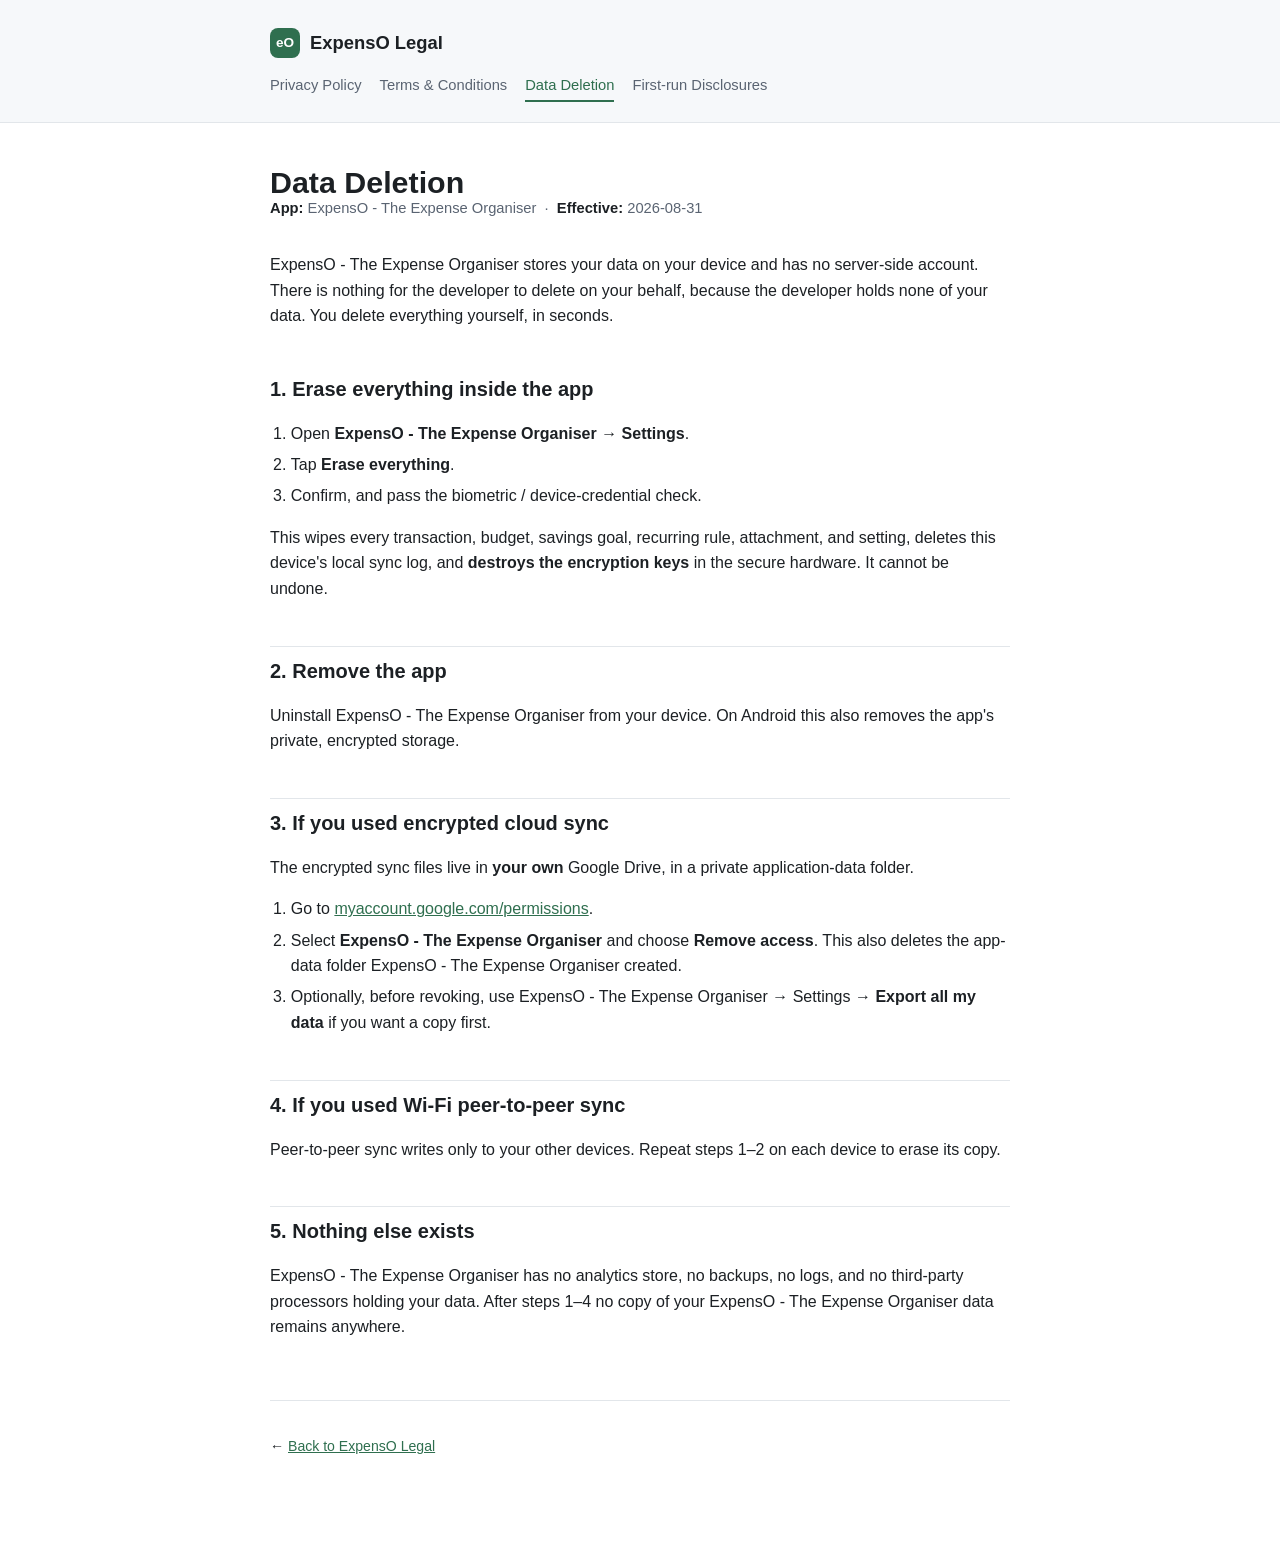
==== data-deletion.html @ 07317606 "Add ExpensO legal pages (privacy, terms, data deletion, disclosures) Static GitHub Pages site mirror" ====
<!doctype html>
<html lang="en">
<head>
<meta charset="utf-8">
<meta name="viewport" content="width=device-width, initial-scale=1">
<title>Data Deletion — ExpensO</title>
<meta name="description" content="How to delete your ExpensO - The Expense Organiser data completely.">
<link rel="stylesheet" href="style.css">
</head>
<body>
<header class="site">
  <div class="wrap">
    <a class="brand" href="index.html"><span class="mark">eO</span> ExpensO Legal</a>
    <nav class="docs">
      <a href="privacy.html">Privacy Policy</a>
      <a href="terms.html">Terms &amp; Conditions</a>
      <a href="data-deletion.html" class="active">Data Deletion</a>
      <a href="disclosures.html">First-run Disclosures</a>
    </nav>
  </div>
</header>

<div class="wrap">
  <h1>Data Deletion</h1>
  <p class="meta"><strong>App:</strong> ExpensO - The Expense Organiser &nbsp;·&nbsp; <strong>Effective:</strong> 2026-08-31</p>

  <p>ExpensO - The Expense Organiser stores your data on your device and has no server-side account. There is
  nothing for the developer to delete on your behalf, because the developer holds
  none of your data. You delete everything yourself, in seconds.</p>

  <h2>1. Erase everything inside the app</h2>
  <ol>
    <li>Open <strong>ExpensO - The Expense Organiser → Settings</strong>.</li>
    <li>Tap <strong>Erase everything</strong>.</li>
    <li>Confirm, and pass the biometric / device-credential check.</li>
  </ol>
  <p>This wipes every transaction, budget, savings goal, recurring rule, attachment,
  and setting, deletes this device's local sync log, and <strong>destroys the encryption
  keys</strong> in the secure hardware. It cannot be undone.</p>

  <h2>2. Remove the app</h2>
  <p>Uninstall ExpensO - The Expense Organiser from your device. On Android this also removes the app's
  private, encrypted storage.</p>

  <h2>3. If you used encrypted cloud sync</h2>
  <p>The encrypted sync files live in <strong>your own</strong> Google Drive, in a private
  application-data folder.</p>
  <ol>
    <li>Go to <a href="https://myaccount.google.com/permissions">myaccount.google.com/permissions</a>.</li>
    <li>Select <strong>ExpensO - The Expense Organiser</strong> and choose <strong>Remove access</strong>. This also deletes the
      app-data folder ExpensO - The Expense Organiser created.</li>
    <li>Optionally, before revoking, use ExpensO - The Expense Organiser → Settings → <strong>Export all my data</strong>
      if you want a copy first.</li>
  </ol>

  <h2>4. If you used Wi-Fi peer-to-peer sync</h2>
  <p>Peer-to-peer sync writes only to your other devices. Repeat steps 1–2 on each
  device to erase its copy.</p>

  <h2>5. Nothing else exists</h2>
  <p>ExpensO - The Expense Organiser has no analytics store, no backups, no logs, and no third-party
  processors holding your data. After steps 1–4 no copy of your ExpensO - The Expense Organiser data
  remains anywhere.</p>

  <footer class="site">
    <p>&larr; <a href="index.html">Back to ExpensO Legal</a></p>
  </footer>
</div>
</body>
</html>
---- style.css ----
:root {
  --ink: #1c2024;
  --muted: #5a6472;
  --line: #e2e6ea;
  --bg: #ffffff;
  --bg-alt: #f6f8fa;
  --accent: #2f6f4f;
  --accent-bg: #eaf3ee;
  --max: 780px;
}

* { box-sizing: border-box; }

html { -webkit-text-size-adjust: 100%; }

body {
  margin: 0;
  background: var(--bg);
  color: var(--ink);
  font: 16px/1.6 -apple-system, BlinkMacSystemFont, "Segoe UI", Roboto, Helvetica, Arial, sans-serif;
}

.wrap {
  max-width: var(--max);
  margin: 0 auto;
  padding: 0 20px 80px;
}

header.site {
  border-bottom: 1px solid var(--line);
  background: var(--bg-alt);
  margin-bottom: 40px;
}

header.site .wrap {
  padding-top: 28px;
  padding-bottom: 20px;
}

header.site .brand {
  display: flex;
  align-items: center;
  gap: 10px;
  font-weight: 700;
  font-size: 1.15rem;
  color: var(--ink);
  text-decoration: none;
}

header.site .mark {
  display: inline-flex;
  align-items: center;
  justify-content: center;
  width: 30px;
  height: 30px;
  border-radius: 8px;
  background: var(--accent);
  color: #fff;
  font-weight: 800;
  font-size: 0.85rem;
}

nav.docs {
  margin-top: 16px;
  display: flex;
  flex-wrap: wrap;
  gap: 8px 18px;
  font-size: 0.92rem;
}

nav.docs a {
  color: var(--muted);
  text-decoration: none;
  border-bottom: 2px solid transparent;
  padding-bottom: 2px;
}

nav.docs a:hover, nav.docs a.active {
  color: var(--accent);
  border-bottom-color: var(--accent);
}

.meta {
  color: var(--muted);
  font-size: 0.92rem;
  margin: -8px 0 32px;
}

.meta strong { color: var(--ink); }

h1 {
  font-size: 1.9rem;
  line-height: 1.25;
  margin: 0 0 4px;
  text-wrap: balance;
}

h2 {
  font-size: 1.25rem;
  margin: 2.2em 0 0.7em;
  padding-top: 0.4em;
  border-top: 1px solid var(--line);
}

h2:first-of-type { border-top: none; padding-top: 0; }

h3 {
  font-size: 1.02rem;
  margin: 1.6em 0 0.5em;
  color: var(--ink);
}

p, li { color: var(--ink); }

ul, ol { padding-left: 1.3em; }
li { margin: 0.35em 0; }

a { color: var(--accent); }

table {
  width: 100%;
  border-collapse: collapse;
  margin: 1em 0 1.6em;
  font-size: 0.94rem;
}

th, td {
  text-align: left;
  padding: 8px 10px;
  border-bottom: 1px solid var(--line);
  vertical-align: top;
}

th {
  background: var(--bg-alt);
  font-weight: 600;
}

code {
  background: var(--bg-alt);
  border-radius: 4px;
  padding: 0.1em 0.35em;
  font-size: 0.9em;
}

.callout {
  background: var(--accent-bg);
  border: 1px solid #cfe4d6;
  border-radius: 10px;
  padding: 14px 18px;
  margin: 1.4em 0;
  font-size: 0.95rem;
}

.index-list {
  list-style: none;
  padding: 0;
  margin: 24px 0;
  display: grid;
  gap: 12px;
}

.index-list a {
  display: block;
  padding: 16px 18px;
  border: 1px solid var(--line);
  border-radius: 12px;
  text-decoration: none;
  color: var(--ink);
}

.index-list a:hover { border-color: var(--accent); }

.index-list .doc-title {
  font-weight: 600;
  color: var(--accent);
}

.index-list .doc-desc {
  color: var(--muted);
  font-size: 0.92rem;
  margin-top: 4px;
}

footer.site {
  margin-top: 60px;
  padding-top: 20px;
  border-top: 1px solid var(--line);
  color: var(--muted);
  font-size: 0.88rem;
}

strong.warn { color: #9a3b12; }
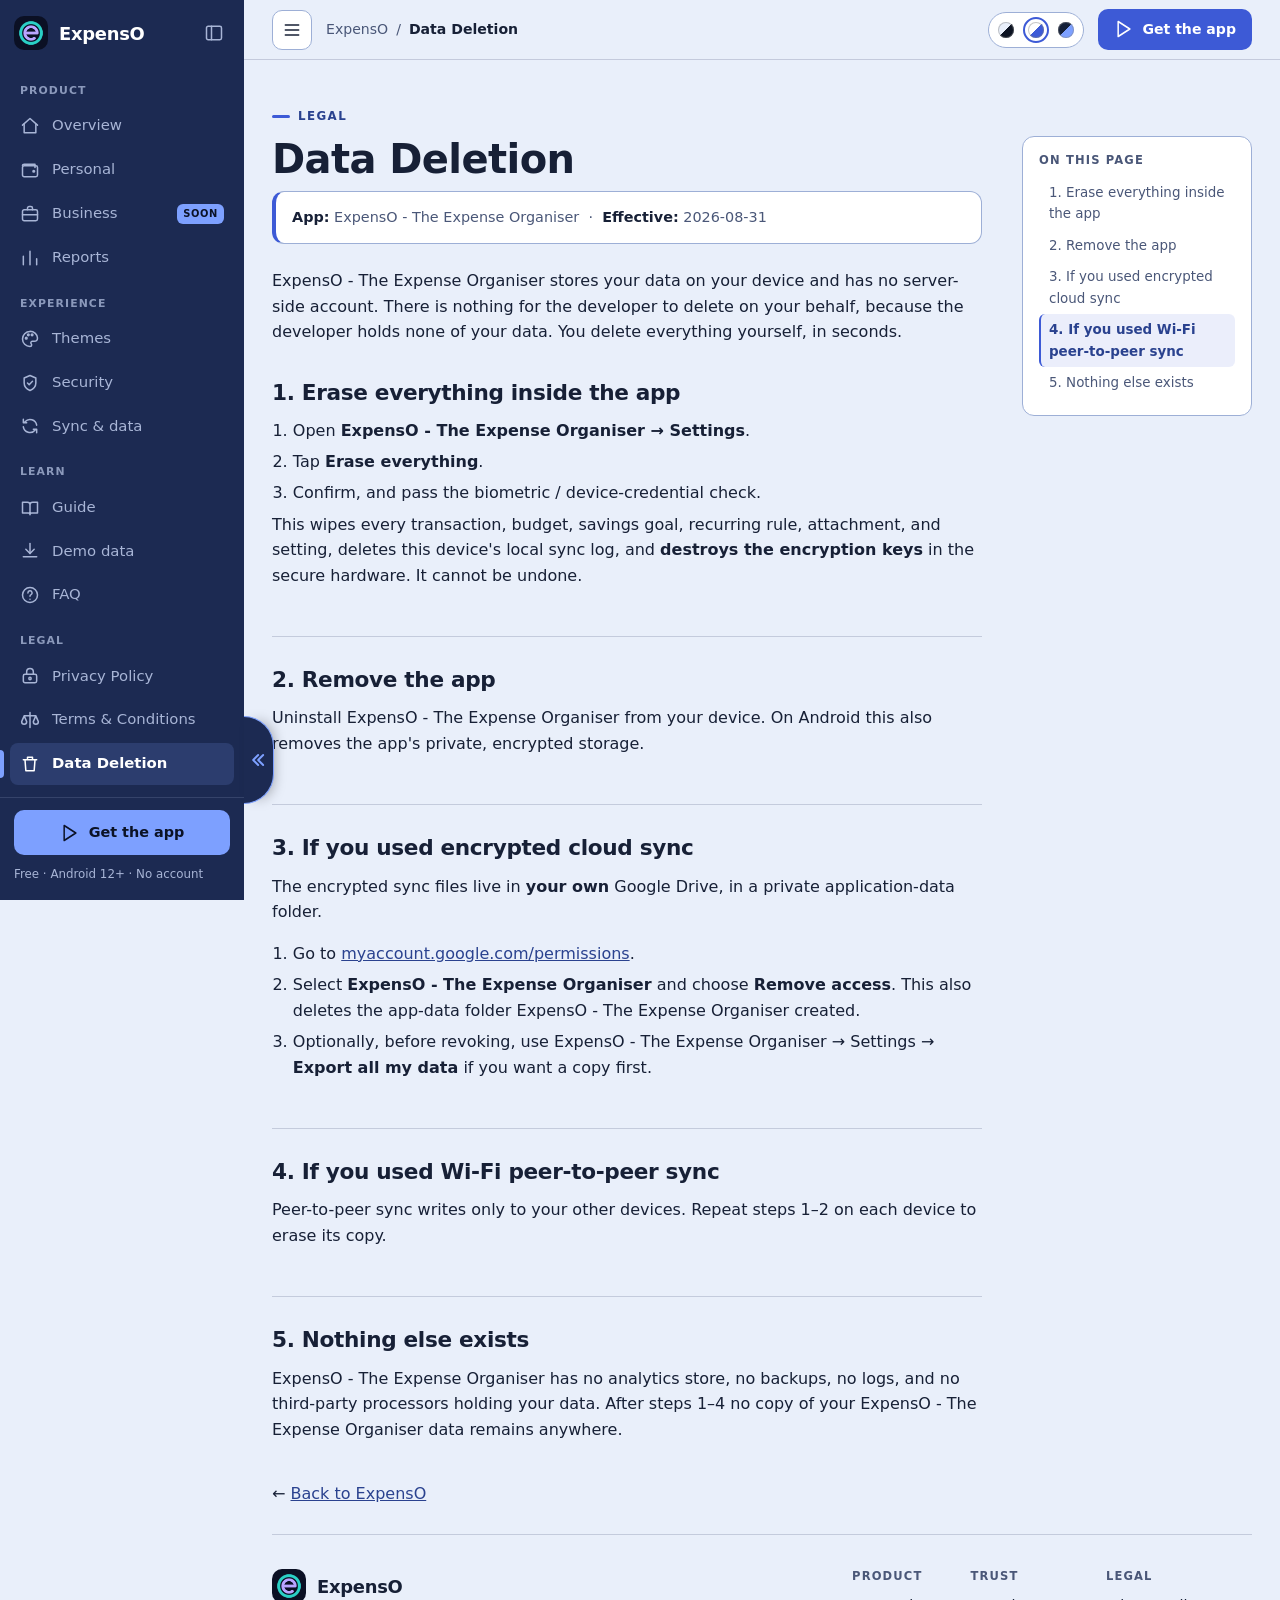
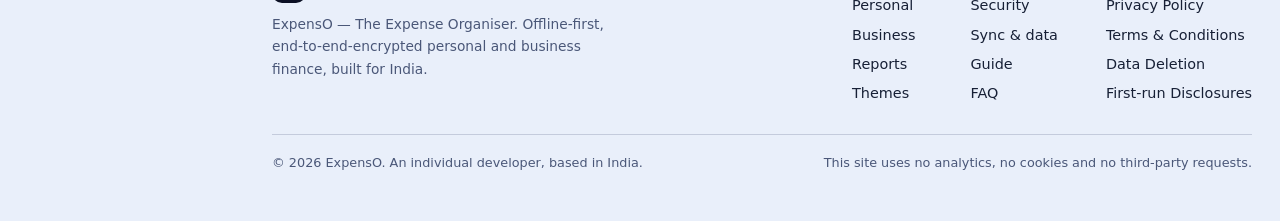
==== commit c6803c27: "Redesign site: dual-tone sidebar layout, real app screenshots, light/dark/system theme, Business com" ====
--- a/data-deletion.html
+++ b/data-deletion.html
@@ -1,34 +1,81 @@
 <!doctype html>
-<html lang="en">
+<html lang="en" data-theme="classic-light">
 <head>
 <meta charset="utf-8">
 <meta name="viewport" content="width=device-width, initial-scale=1">
 <title>Data Deletion — ExpensO</title>
 <meta name="description" content="How to delete your ExpensO - The Expense Organiser data completely.">
-<link rel="stylesheet" href="style.css">
+<meta name="theme-color" content="#E9EFFA">
+
+<link rel="icon" type="image/png" href="images/app-icon.png">
+<link rel="apple-touch-icon" href="images/app-icon.png">
+<link rel="stylesheet" href="site.css">
+<script>
+(function(){var r=document.documentElement,g=function(k){try{return localStorage.getItem(k)}catch(e){return null}};
+var p=g('expenso-theme')||'classic-light',ok={system:1,'classic-light':1,'classic-dark':1};
+if(!ok[p])p='classic-light';var t=p;
+if(p==='system')t=window.matchMedia&&matchMedia('(prefers-color-scheme: dark)').matches?'classic-dark':'classic-light';
+r.setAttribute('data-theme',t);r.setAttribute('data-pref',p);
+var s=g('expenso-size');if(s)r.setAttribute('data-size',s);
+var sb=g('expenso-sb');if((sb==='rail'||sb==='hidden')&&window.innerWidth>900)r.setAttribute('data-sb',sb);})();
+</script>
 </head>
 <body>
-<header class="site">
-  <div class="wrap">
-    <a class="brand" href="index.html"><span class="mark">eO</span> ExpensO Legal</a>
-    <nav class="docs">
-      <a href="privacy.html">Privacy Policy</a>
-      <a href="terms.html">Terms &amp; Conditions</a>
-      <a href="data-deletion.html" class="active">Data Deletion</a>
-      <a href="disclosures.html">First-run Disclosures</a>
-    </nav>
+<svg width="0" height="0" style="position:absolute" aria-hidden="true"><defs><symbol id="i-dashboard" viewBox="0 0 24 24"><rect x="3" y="3" width="8" height="8" rx="1.5"/><rect x="13" y="3" width="8" height="5" rx="1.5"/><rect x="13" y="10" width="8" height="11" rx="1.5"/><rect x="3" y="13" width="8" height="8" rx="1.5"/></symbol><symbol id="i-ledger" viewBox="0 0 24 24"><path d="M6 3h9l4 4v14H6z"/><path d="M9 9h7M9 13h7M9 17h4"/></symbol><symbol id="i-budgets" viewBox="0 0 24 24"><circle cx="12" cy="12" r="9"/><path d="M12 3v9l7 4"/></symbol><symbol id="i-reports" viewBox="0 0 24 24"><path d="M4 20V10M12 20V4M20 20v-7"/></symbol><symbol id="i-savings" viewBox="0 0 24 24"><circle cx="12" cy="12" r="9"/><circle cx="12" cy="12" r="4.2"/><circle cx="12" cy="12" r=".9" fill="currentColor" stroke="none"/></symbol><symbol id="i-settings" viewBox="0 0 24 24"><path d="M4 6h16M4 12h16M4 18h16"/><circle cx="9" cy="6" r="2" fill="var(--sb-bg, var(--card))"/><circle cx="16" cy="12" r="2" fill="var(--sb-bg, var(--card))"/><circle cx="11" cy="18" r="2" fill="var(--sb-bg, var(--card))"/></symbol><symbol id="i-home" viewBox="0 0 24 24"><path d="M3 11l9-8 9 8"/><path d="M5 10v10h14V10"/></symbol><symbol id="i-briefcase" viewBox="0 0 24 24"><rect x="3" y="7" width="18" height="13" rx="2"/><path d="M9 7V5a2 2 0 0 1 2-2h2a2 2 0 0 1 2 2v2M3 13h18"/></symbol><symbol id="i-invoice" viewBox="0 0 24 24"><path d="M6 3h9l4 4v14H6z"/><path d="M14 3v5h5M9 13h7M9 17h5"/></symbol><symbol id="i-box" viewBox="0 0 24 24"><path d="M21 8l-9-5-9 5v8l9 5 9-5z"/><path d="M3 8l9 5 9-5M12 13v8"/></symbol><symbol id="i-users" viewBox="0 0 24 24"><circle cx="9" cy="8" r="3.5"/><path d="M2.5 20a6.5 6.5 0 0 1 13 0"/><circle cx="17.5" cy="9" r="2.5"/><path d="M16.5 14.2A5.5 5.5 0 0 1 21.5 20"/></symbol><symbol id="i-shield" viewBox="0 0 24 24"><path d="M12 3l7 3v6c0 5-3.5 7.5-7 9-3.5-1.5-7-4-7-9V6z"/><path d="M9 12l2 2 4-4"/></symbol><symbol id="i-lock" viewBox="0 0 24 24"><rect x="4" y="10" width="16" height="10" rx="2"/><path d="M8 10V7a4 4 0 0 1 8 0v3"/></symbol><symbol id="i-lock-closed" viewBox="0 0 24 24"><rect x="4" y="10" width="16" height="10" rx="2"/><path d="M8 10V7a4 4 0 0 1 8 0v3"/><circle cx="12" cy="15" r="1.4"/></symbol><symbol id="i-eye-off" viewBox="0 0 24 24"><path d="M2 12s4-7 10-7 10 7 10 7-4 7-10 7S2 12 2 12z"/><path d="M3 3l18 18"/></symbol><symbol id="i-sync" viewBox="0 0 24 24"><path d="M20 11a8 8 0 0 0-14-4M4 4v4h4M4 13a8 8 0 0 0 14 4M20 20v-4h-4"/></symbol><symbol id="i-download" viewBox="0 0 24 24"><path d="M12 3v12"/><path d="M7 10l5 5 5-5"/><path d="M4 19h16"/></symbol><symbol id="i-upload" viewBox="0 0 24 24"><path d="M12 21V9"/><path d="M7 14l5-5 5 5"/><path d="M4 4h16"/></symbol><symbol id="i-play" viewBox="0 0 24 24"><path d="M5 3l14 9-14 9V3z"/></symbol><symbol id="i-check" viewBox="0 0 24 24"><path d="M20 6L9 17l-5-5"/></symbol><symbol id="i-palette" viewBox="0 0 24 24"><path d="M12 3a9 9 0 1 0 0 18c1.2 0 2-.8 2-1.8 0-.5-.2-.9-.5-1.3-.3-.4-.5-.8-.5-1.3 0-1 .8-1.8 1.8-1.8H17a4 4 0 0 0 4-4c0-4-4-8-9-8z"/><circle cx="7.5" cy="11" r="1"/><circle cx="10" cy="7" r="1"/><circle cx="14.5" cy="7" r="1"/></symbol><symbol id="i-book" viewBox="0 0 24 24"><path d="M3 5h6a3 3 0 0 1 3 3v12a2 2 0 0 0-2-2H3zM21 5h-6a3 3 0 0 0-3 3v12a2 2 0 0 1 2-2h7z"/></symbol><symbol id="i-help" viewBox="0 0 24 24"><circle cx="12" cy="12" r="9"/><path d="M9.5 9.5a2.5 2.5 0 1 1 3.5 2.3c-.7.3-1 .9-1 1.7M12 17h.01"/></symbol><symbol id="i-legal" viewBox="0 0 24 24"><path d="M12 3v18M5 7h14M5 7l-3 7a3 3 0 0 0 6 0zM19 7l-3 7a3 3 0 0 0 6 0z"/></symbol><symbol id="i-trash" viewBox="0 0 24 24"><path d="M4 7h16M9 7V4h6v3M6 7l1 13h10l1-13"/></symbol><symbol id="i-wifi" viewBox="0 0 24 24"><path d="M2 9a15 15 0 0 1 20 0M5 12.5a10 10 0 0 1 14 0M8.5 16a5 5 0 0 1 7 0"/><circle cx="12" cy="19.5" r=".8" fill="currentColor"/></symbol><symbol id="i-wifi-off" viewBox="0 0 24 24"><path d="M2 9a15 15 0 0 1 20 0M5 12.5a10 10 0 0 1 14 0M8.5 16a5 5 0 0 1 7 0"/><circle cx="12" cy="19.5" r=".8" fill="currentColor"/><path d="M3 3l18 18"/></symbol><symbol id="i-chevron" viewBox="0 0 24 24"><path d="M6 9l6 6 6-6"/></symbol><symbol id="i-menu" viewBox="0 0 24 24"><path d="M4 6h16M4 12h16M4 18h16"/></symbol><symbol id="i-panel" viewBox="0 0 24 24"><rect x="3" y="4" width="18" height="16" rx="2"/><path d="M9 4v16"/></symbol><symbol id="i-arrow" viewBox="0 0 24 24"><path d="M5 12h14M13 6l6 6-6 6"/></symbol><symbol id="i-card" viewBox="0 0 24 24"><rect x="2.5" y="5" width="19" height="14" rx="2"/><path d="M2.5 10h19"/></symbol><symbol id="i-tag" viewBox="0 0 24 24"><path d="M3 12V4h8l10 10-8 8z"/><circle cx="7.5" cy="8.5" r="1"/></symbol><symbol id="i-repeat" viewBox="0 0 24 24"><path d="M17 2l4 4-4 4M3 11V9a3 3 0 0 1 3-3h15M7 22l-4-4 4-4M21 13v2a3 3 0 0 1-3 3H3"/></symbol><symbol id="i-paperclip" viewBox="0 0 24 24"><path d="M20 12l-7.5 7.5a5 5 0 0 1-7-7L13 5a3.3 3.3 0 0 1 5 5l-7.5 7.5a1.7 1.7 0 0 1-2.4-2.4L15 8"/></symbol><symbol id="i-wallet" viewBox="0 0 24 24"><path d="M3 7a2 2 0 0 1 2-2h13v4"/><rect x="3" y="7" width="18" height="13" rx="2"/><circle cx="16.5" cy="13.5" r="1"/></symbol><symbol id="i-server" viewBox="0 0 24 24"><rect x="4" y="4" width="16" height="5" rx="1.5"/><rect x="4" y="10" width="16" height="5" rx="1.5"/><rect x="4" y="16" width="16" height="4" rx="1.5"/></symbol><symbol id="i-fingerprint" viewBox="0 0 24 24"><path d="M6 11a6 6 0 0 1 12 0v2a14 14 0 0 1-2 7M9 20c1-2 1.5-4.5 1.5-7a1.5 1.5 0 0 1 3 0c0 3-.5 5.5-2 8M3 14c.5-2 .5-4 .5-5a8.5 8.5 0 0 1 17 0"/></symbol><symbol id="i-no-shot" viewBox="0 0 24 24"><circle cx="12" cy="12" r="9"/><path d="M5.6 5.6l12.8 12.8"/></symbol><symbol id="i-megaphone" viewBox="0 0 24 24"><path d="M3 11v3a1 1 0 0 0 1 1h3l8 4V6L7 10H4a1 1 0 0 0-1 1zM18 9a4 4 0 0 1 0 6"/></symbol><symbol id="i-phone" viewBox="0 0 24 24"><rect x="7" y="2.5" width="10" height="19" rx="2"/><path d="M11 18.5h2"/></symbol><symbol id="i-chevrons" viewBox="0 0 24 24"><path d="M7 6l6 6-6 6M13 6l6 6-6 6"/></symbol><symbol id="i-cloud" viewBox="0 0 24 24"><path d="M7 18a4.5 4.5 0 0 1-.4-9A6 6 0 0 1 18 10a4 4 0 0 1-.5 8z"/></symbol></defs></svg>
+<a class="skip" href="#main">Skip to content</a>
+<div class="app">
+<aside class="sidebar" id="sidebar" aria-label="Site navigation">
+  <div class="sb-head">
+    <a class="sb-brand" href="index.html#top" title="ExpensO"><img src="images/app-icon.png" width="34" height="34" alt=""><span class="sb-label">ExpensO</span></a>
+    <button class="sb-collapse" id="sb-collapse" type="button" aria-label="Collapse the menu" title="Collapse menu"><svg class="ico" aria-hidden="true"><use href="#i-panel"/></svg></button>
   </div>
-</header>
-
-<div class="wrap">
-  <h1>Data Deletion</h1>
+  <nav class="sb-nav">
+<p class="sb-group sb-label">Product</p>
+<a class="sb-link" href="index.html#top" title="Overview"><svg class="ico" aria-hidden="true"><use href="#i-home"/></svg><span class="sb-label">Overview</span></a>
+<a class="sb-link" href="index.html#personal" title="Personal"><svg class="ico" aria-hidden="true"><use href="#i-wallet"/></svg><span class="sb-label">Personal</span></a>
+<a class="sb-link" href="index.html#business" title="Business"><svg class="ico" aria-hidden="true"><use href="#i-briefcase"/></svg><span class="sb-label">Business</span><span class="tag">Soon</span></a>
+<a class="sb-link" href="index.html#reports" title="Reports"><svg class="ico" aria-hidden="true"><use href="#i-reports"/></svg><span class="sb-label">Reports</span></a>
+<p class="sb-group sb-label">Experience</p>
+<a class="sb-link" href="index.html#themes" title="Themes"><svg class="ico" aria-hidden="true"><use href="#i-palette"/></svg><span class="sb-label">Themes</span></a>
+<a class="sb-link" href="index.html#security" title="Security"><svg class="ico" aria-hidden="true"><use href="#i-shield"/></svg><span class="sb-label">Security</span></a>
+<a class="sb-link" href="index.html#data" title="Sync &amp; data"><svg class="ico" aria-hidden="true"><use href="#i-sync"/></svg><span class="sb-label">Sync &amp; data</span></a>
+<p class="sb-group sb-label">Learn</p>
+<a class="sb-link" href="index.html#guide" title="Guide"><svg class="ico" aria-hidden="true"><use href="#i-book"/></svg><span class="sb-label">Guide</span></a>
+<a class="sb-link" href="index.html#downloads" title="Demo data"><svg class="ico" aria-hidden="true"><use href="#i-download"/></svg><span class="sb-label">Demo data</span></a>
+<a class="sb-link" href="index.html#faq" title="FAQ"><svg class="ico" aria-hidden="true"><use href="#i-help"/></svg><span class="sb-label">FAQ</span></a>
+<p class="sb-group sb-label">Legal</p>
+<a class="sb-link" href="privacy.html" title="Privacy Policy"><svg class="ico" aria-hidden="true"><use href="#i-lock-closed"/></svg><span class="sb-label">Privacy Policy</span></a>
+<a class="sb-link" href="terms.html" title="Terms &amp; Conditions"><svg class="ico" aria-hidden="true"><use href="#i-legal"/></svg><span class="sb-label">Terms &amp; Conditions</span></a>
+<a class="sb-link active" aria-current="page" href="data-deletion.html" title="Data Deletion"><svg class="ico" aria-hidden="true"><use href="#i-trash"/></svg><span class="sb-label">Data Deletion</span></a>
+<a class="sb-link" href="disclosures.html" title="First-run Disclosures"><svg class="ico" aria-hidden="true"><use href="#i-megaphone"/></svg><span class="sb-label">First-run Disclosures</span></a>
+  </nav>
+  <div class="sb-foot">
+    <a class="sb-cta" href="https://play.google.com/store/apps/details?id=com.expenso.expenso" title="Get it on Google Play"><svg class="ico" aria-hidden="true"><use href="#i-play"/></svg><span class="sb-label">Get the app</span></a>
+    <p class="sb-note sb-label">Free · Android 12+ · No account</p>
+  </div>
+</aside>
+<button class="sb-tab" id="sb-tab" type="button" aria-label="Open or close the menu" title="Pull to open or close the menu"><svg class="ico" aria-hidden="true"><use href="#i-chevrons"/></svg></button>
+<div class="scrim" id="scrim"></div>
+<div class="main">
+  <header class="topbar">
+    <button class="menu-btn" id="menu-btn" type="button" aria-label="Open menu" aria-expanded="false" aria-controls="sidebar"><svg class="ico" aria-hidden="true"><use href="#i-menu"/></svg></button>
+    <div class="crumb"><span>ExpensO</span><span class="sep" aria-hidden="true">/</span><strong id="crumb-current">Data Deletion</strong></div>
+    <span class="top-spacer"></span>
+    <div class="theme-dots" role="group" aria-label="Theme"><button type="button" data-set-theme="system" aria-pressed="false" title="System" aria-label="System theme"><i class="sw-system"></i></button><button type="button" data-set-theme="classic-light" aria-pressed="false" title="Light" aria-label="Light theme"><i class="sw-light"></i></button><button type="button" data-set-theme="classic-dark" aria-pressed="false" title="Dark" aria-label="Dark theme"><i class="sw-dark"></i></button></div>
+    <a class="top-cta" href="https://play.google.com/store/apps/details?id=com.expenso.expenso"><svg class="ico" aria-hidden="true"><use href="#i-play"/></svg><span>Get the app</span></a>
+  </header>
+  <main id="main" class="page">
+<div class="doc-head"><span class="eyebrow">Legal</span></div>
+<div class="doc-layout" style="padding-top:0">
+<article class="doc"><h1>Data Deletion</h1>
+  
   <p class="meta"><strong>App:</strong> ExpensO - The Expense Organiser &nbsp;·&nbsp; <strong>Effective:</strong> 2026-08-31</p>
 
   <p>ExpensO - The Expense Organiser stores your data on your device and has no server-side account. There is
   nothing for the developer to delete on your behalf, because the developer holds
   none of your data. You delete everything yourself, in seconds.</p>
 
-  <h2>1. Erase everything inside the app</h2>
+  <h2 id="erase-everything-inside-the-app">1. Erase everything inside the app</h2>
   <ol>
     <li>Open <strong>ExpensO - The Expense Organiser → Settings</strong>.</li>
     <li>Tap <strong>Erase everything</strong>.</li>
@@ -38,11 +85,11 @@
   and setting, deletes this device's local sync log, and <strong>destroys the encryption
   keys</strong> in the secure hardware. It cannot be undone.</p>
 
-  <h2>2. Remove the app</h2>
+  <h2 id="remove-the-app">2. Remove the app</h2>
   <p>Uninstall ExpensO - The Expense Organiser from your device. On Android this also removes the app's
   private, encrypted storage.</p>
 
-  <h2>3. If you used encrypted cloud sync</h2>
+  <h2 id="if-you-used-encrypted-cloud-sync">3. If you used encrypted cloud sync</h2>
   <p>The encrypted sync files live in <strong>your own</strong> Google Drive, in a private
   application-data folder.</p>
   <ol>
@@ -53,18 +100,37 @@
       if you want a copy first.</li>
   </ol>
 
-  <h2>4. If you used Wi-Fi peer-to-peer sync</h2>
+  <h2 id="if-you-used-wi-fi-peer-to-peer-sync">4. If you used Wi-Fi peer-to-peer sync</h2>
   <p>Peer-to-peer sync writes only to your other devices. Repeat steps 1–2 on each
   device to erase its copy.</p>
 
-  <h2>5. Nothing else exists</h2>
+  <h2 id="nothing-else-exists">5. Nothing else exists</h2>
   <p>ExpensO - The Expense Organiser has no analytics store, no backups, no logs, and no third-party
   processors holding your data. After steps 1–4 no copy of your ExpensO - The Expense Organiser data
   remains anywhere.</p>
 
-  <footer class="site">
-    <p>&larr; <a href="index.html">Back to ExpensO Legal</a></p>
+  
+
+<p style="margin-top:2.4em">&larr; <a href="index.html">Back to ExpensO</a></p></article>
+<aside class="toc" aria-label="On this page"><h5>On this page</h5><a href="#erase-everything-inside-the-app">1. Erase everything inside the app</a><a href="#remove-the-app">2. Remove the app</a><a href="#if-you-used-encrypted-cloud-sync">3. If you used encrypted cloud sync</a><a href="#if-you-used-wi-fi-peer-to-peer-sync">4. If you used Wi-Fi peer-to-peer sync</a><a href="#nothing-else-exists">5. Nothing else exists</a></aside>
+</div>
+  <footer class="site-foot">
+    <div class="container">
+      <div class="foot-grid">
+        <div><a class="sb-brand" style="color:var(--ink)" href="index.html#top"><img src="images/app-icon.png" width="34" height="34" alt="" style="border-radius:10px"> ExpensO</a>
+          <p style="margin-top:10px">ExpensO — The Expense Organiser. Offline-first, end-to-end-encrypted personal and business finance, built for India.</p></div>
+        <div class="foot-cols">
+          <div><h5>Product</h5><a href="index.html#personal">Personal</a><a href="index.html#business">Business</a><a href="index.html#reports">Reports</a><a href="index.html#themes">Themes</a></div>
+          <div><h5>Trust</h5><a href="index.html#security">Security</a><a href="index.html#data">Sync &amp; data</a><a href="index.html#guide">Guide</a><a href="index.html#faq">FAQ</a></div>
+          <div><h5>Legal</h5><a href="privacy.html">Privacy Policy</a><a href="terms.html">Terms &amp; Conditions</a><a href="data-deletion.html">Data Deletion</a><a href="disclosures.html">First-run Disclosures</a></div>
+        </div>
+      </div>
+      <div class="foot-bottom"><span>© 2026 ExpensO. An individual developer, based in India.</span><span>This site uses no analytics, no cookies and no third-party requests.</span></div>
+    </div>
   </footer>
+  </main>
 </div>
+</div>
+<script src="site.js"></script>
 </body>
 </html>
--- a/site.css
+++ b/site.css
@@ -0,0 +1,565 @@
+/* ExpensO site — "dual-tone" design system, mirroring the app.
+   Left deep sidebar + a flat ground with solid, edge-coloured cards.
+   Every colour comes from a token; each theme is a token set scoped to
+   [data-theme], so any element (e.g. a theme preview card) can re-theme itself.
+   System fonts only, like the app's Classic theme: no third-party requests. */
+
+
+/* ------------------------------------------------------------- tokens ---- */
+:root,
+[data-theme="classic-light"] {            /* Classic · Light  ("Mist") */
+  color-scheme: light;
+  --ground: #E9EFFA;
+  --card: #FFFFFF;
+  --card-alt: #F3F6FD;
+  --card-border: #9DAFD6;
+  --hairline: rgba(28, 42, 82, .18);
+  --track: rgba(28, 42, 82, .15);
+  --ink: #172036;
+  --muted: #4A5778;
+  --accent: #3D5AD6;
+  --accent-text: #2A428F;
+  --on-accent: #FFFFFF;
+  --positive: #0A7D3E;
+  --negative: #CF1F2E;
+  --warning: #F29A0D;
+  --warning-text: #8F5A00;
+  --info: var(--accent);
+  --neutral: #546E7A;
+  --card-shadow: 0 1px 2px rgba(28,42,82,.15), 0 6px 14px -6px rgba(28,42,82,.15);
+  --sb-bg: #1C2A52; --sb-fg: #A8B5D6; --sb-fg-active: #FFFFFF; --sb-accent: #7DA0FF; --sb-on-accent: #0B1226;
+  --font-display: system-ui, -apple-system, "Segoe UI", Roboto, sans-serif;
+  --font-body: system-ui, -apple-system, "Segoe UI", Roboto, sans-serif;
+  --font-figure: var(--font-body);
+  --display-weight: 700;
+  --display-track: -.015em;
+}
+[data-theme="classic-dark"] {             /* Classic · Dark  ("Navy") */
+  color-scheme: dark;
+  --ground: #0C1322;
+  --card: #141F38;
+  --card-alt: #101A30;
+  --card-border: #2F4375;
+  --hairline: rgba(180, 198, 240, .15);
+  --track: rgba(180, 198, 240, .16);
+  --ink: #E4EAF7;
+  --muted: #A9B7D9;
+  --accent: #7DA0FF;
+  --accent-text: #9DBBFF;
+  --on-accent: #0B1226;
+  --positive: #3FE08A;
+  --negative: #FF6B6B;
+  --warning: #FFCA28;
+  --warning-text: #FFCA28;
+  --neutral: #90A4AE;
+  --card-shadow: none;
+  --sb-bg: #020408; --sb-fg: #8B9CC0; --sb-fg-active: #E4EAF7; --sb-accent: #7DA0FF; --sb-on-accent: #0B1226;
+}
+
+:root {
+  --sb-w: 244px;
+  --radius: 12px;
+  --radius-sm: 8px;
+  --edge: 4px;
+  --max: 1120px;
+  /* shared categorical chart palette (same in every theme) */
+  --c1: #4E79A7; --c2: #F28E2B; --c3: #59A14F; --c4: #B07AA1; --c5: #E15759; --c6: #76B7B2;
+  --c7: #EDC948; --c8: #6C8EBF; --c9: #FF9DA7; --c10: #9C755F;
+}
+html[data-sb="rail"] { --sb-w: 68px; }
+html[data-sb="hidden"] { --sb-w: 0px; }
+html[data-sb="hidden"] .sidebar { visibility: hidden; }
+
+/* --------------------------------------------------------------- base ---- */
+*, *::before, *::after { box-sizing: border-box; }
+html { -webkit-text-size-adjust: 100%; scroll-behavior: smooth; scroll-padding-top: 76px; font-size: var(--fs, 100%); }
+html[data-size="medium"] { --fs: 108%; }
+html[data-size="large"] { --fs: 117%; }
+html[data-size="xl"] { --fs: 127%; }
+@media (prefers-reduced-motion: reduce) {
+  html { scroll-behavior: auto; }
+  *, *::before, *::after { animation-duration: .01ms !important; transition-duration: .01ms !important; }
+}
+body {
+  margin: 0; background: var(--ground); color: var(--ink);
+  font: 400 1rem/1.6 var(--font-body);
+  -webkit-font-smoothing: antialiased;
+}
+h1, h2, h3, h4 { font-family: var(--font-display); font-weight: var(--display-weight); letter-spacing: var(--display-track); color: var(--ink); margin: 0; text-wrap: balance; line-height: 1.18; }
+p { margin: 0 0 1em; color: var(--muted); }
+p:last-child { margin-bottom: 0; }
+a { color: var(--accent-text); }
+img, svg { max-width: 100%; }
+ul, ol { margin: 0; }
+button { font: inherit; color: inherit; }
+:focus-visible { outline: 2px solid var(--accent); outline-offset: 2px; border-radius: 4px; }
+.sr-only { position: absolute; width: 1px; height: 1px; margin: -1px; padding: 0; overflow: hidden; clip: rect(0,0,0,0); border: 0; white-space: nowrap; }
+.skip { position: absolute; left: 8px; top: -60px; z-index: 100; background: var(--accent); color: var(--on-accent); padding: 8px 14px; border-radius: 8px; text-decoration: none; }
+.skip:focus { top: 8px; }
+.ico { width: 20px; height: 20px; flex: none; fill: none; stroke: currentColor; stroke-width: 1.8; stroke-linecap: round; stroke-linejoin: round; }
+.num { font-family: var(--font-figure); font-variant-numeric: tabular-nums; }
+
+/* ------------------------------------------------------------- shell ----- */
+.app { display: grid; grid-template-columns: var(--sb-w) minmax(0, 1fr); min-height: 100vh; transition: grid-template-columns .22s ease; }
+
+.sidebar {
+  position: sticky; top: 0; height: 100vh; z-index: 60;
+  background: var(--sb-bg); color: var(--sb-fg);
+  display: flex; flex-direction: column; overflow: hidden;
+}
+.sb-head { display: flex; align-items: center; gap: 8px; padding: 16px 14px 12px; }
+.sb-brand { display: flex; align-items: center; gap: 11px; text-decoration: none; color: var(--sb-fg-active); font: var(--display-weight) 1.12rem var(--font-display); letter-spacing: var(--display-track); min-width: 0; flex: 1; }
+.sb-brand img { width: 34px; height: 34px; border-radius: 10px; flex: none; }
+.sb-collapse { flex: none; width: 32px; height: 32px; border-radius: 8px; border: 0; background: transparent; color: var(--sb-fg); cursor: pointer; display: grid; place-items: center; }
+.sb-collapse:hover { background: color-mix(in srgb, var(--sb-accent) 16%, transparent); color: var(--sb-fg-active); }
+.sb-nav { flex: 1; overflow-y: auto; padding: 4px 10px 12px; scrollbar-width: thin; scrollbar-color: color-mix(in srgb, var(--sb-fg) 30%, transparent) transparent; }
+.sb-group { margin: 16px 10px 6px; font-size: .68rem; font-weight: 700; letter-spacing: .1em; text-transform: uppercase; color: color-mix(in srgb, var(--sb-fg) 80%, transparent); white-space: nowrap; }
+.sb-link {
+  position: relative; display: flex; align-items: center; gap: 12px; padding: 9px 10px; margin: 2px 0;
+  border-radius: var(--radius-sm); color: var(--sb-fg); text-decoration: none; font-size: .93rem; font-weight: 500; white-space: nowrap;
+}
+.sb-link:hover { background: color-mix(in srgb, var(--sb-accent) 10%, transparent); color: var(--sb-fg-active); }
+.sb-link.active { background: color-mix(in srgb, var(--sb-accent) 16%, transparent); color: var(--sb-fg-active); font-weight: 600; }
+.sb-link.active::before { content: ""; position: absolute; inset-block: 7px; inset-inline-start: -10px; width: 4px; border-radius: 0 4px 4px 0; background: var(--sb-accent); }
+.sb-link .ico { width: 20px; height: 20px; }
+.sb-link .tag { margin-inline-start: auto; font-size: .62rem; font-weight: 700; letter-spacing: .06em; text-transform: uppercase; padding: 2px 6px; border-radius: 6px; background: var(--sb-accent); color: var(--sb-on-accent); }
+.sb-foot { padding: 12px 14px 16px; border-top: 1px solid color-mix(in srgb, var(--sb-fg) 18%, transparent); display: grid; gap: 10px; }
+.sb-cta { display: flex; align-items: center; justify-content: center; gap: 9px; padding: 11px 12px; border-radius: 10px; background: var(--sb-accent); color: var(--sb-on-accent); font-weight: 700; font-size: .9rem; text-decoration: none; white-space: nowrap; }
+.sb-cta:hover { filter: brightness(1.07); }
+.sb-note { font-size: .74rem; color: var(--sb-fg); margin: 0; white-space: nowrap; }
+
+html[data-sb="rail"] .sb-label, html[data-sb="rail"] .sb-note, html[data-sb="rail"] .sb-link .tag { display: none; }
+html[data-sb="rail"] .sb-head { flex-direction: column; padding-inline: 0; }
+html[data-sb="rail"] .sb-brand { flex: none; }
+html[data-sb="rail"] .sb-link { justify-content: center; padding-inline: 0; }
+html[data-sb="rail"] .sb-group { height: 1px; margin: 12px 14px; padding: 0; font-size: 0; background: color-mix(in srgb, var(--sb-fg) 18%, transparent); }
+html[data-sb="rail"] .sb-cta { padding: 11px 0; }
+
+.main { min-width: 0; }
+.topbar {
+  position: sticky; top: 0; z-index: 40; display: flex; align-items: center; gap: 14px; min-height: 60px; padding: 8px 28px;
+  background: color-mix(in srgb, var(--ground) 92%, transparent); backdrop-filter: blur(10px);
+  border-bottom: 1px solid var(--hairline);
+}
+.menu-btn { display: grid; width: 40px; height: 40px; border-radius: 10px; border: 1px solid var(--card-border); background: var(--card); color: var(--ink); cursor: pointer; place-items: center; }
+.crumb { font-size: .88rem; color: var(--muted); display: flex; align-items: center; gap: 8px; min-width: 0; }
+.crumb strong { color: var(--ink); font-weight: 600; white-space: nowrap; overflow: hidden; text-overflow: ellipsis; }
+.top-spacer { flex: 1; }
+.theme-dots { display: inline-flex; align-items: center; gap: 4px; padding: 4px; border: 1px solid var(--card-border); border-radius: 999px; background: var(--card); }
+.theme-dots button { width: 26px; height: 26px; border-radius: 50%; border: 2px solid transparent; padding: 0; cursor: pointer; background: transparent; display: grid; place-items: center; }
+.theme-dots button i { width: 16px; height: 16px; border-radius: 50%; display: block; box-shadow: inset 0 0 0 1px rgba(128,128,128,.45); }
+.theme-dots button[aria-pressed="true"] { border-color: var(--accent); }
+.sw-system { background: linear-gradient(135deg, #E9EFFA 50%, #0C1322 50%); }
+.sw-light { background: linear-gradient(135deg, #FFFFFF 50%, #3D5AD6 50%); }
+.sw-dark { background: linear-gradient(135deg, #141F38 50%, #7DA0FF 50%); }
+.top-cta { display: inline-flex; align-items: center; gap: 8px; padding: 9px 16px; border-radius: 10px; background: var(--accent); color: var(--on-accent); font-weight: 700; font-size: .88rem; text-decoration: none; white-space: nowrap; }
+.top-cta:hover { filter: brightness(1.07); }
+.scrim { display: none; }
+
+.page { padding: 0 28px; }
+.container { max-width: var(--max); margin: 0 auto; }
+section.block { padding: 72px 0; border-top: 1px solid var(--hairline); }
+section.block:first-of-type { border-top: 0; }
+.eyebrow { display: inline-flex; align-items: center; gap: 8px; font-size: .74rem; font-weight: 700; letter-spacing: .12em; text-transform: uppercase; color: var(--accent-text); margin-bottom: 12px; }
+.eyebrow::before { content: ""; width: 18px; height: 3px; border-radius: 2px; background: var(--accent); }
+.section-head { max-width: 66ch; margin-bottom: 36px; }
+.section-head h2 { font-size: clamp(1.7rem, 3vw, 2.35rem); margin-bottom: 12px; }
+.section-head p { font-size: 1.05rem; }
+
+/* ------------------------------------------------------------- cards ----- */
+.card {
+  background: var(--card); border: 1.25px solid var(--card-border); border-inline-start: var(--edge) solid var(--edge-c, var(--accent));
+  border-radius: var(--radius); box-shadow: var(--card-shadow); padding: 20px; min-width: 0;
+}
+.card.flat { border-inline-start-width: 1.25px; border-inline-start-color: var(--card-border); }
+.t-pos { --edge-c: var(--positive); } .t-neg { --edge-c: var(--negative); } .t-warn { --edge-c: var(--warning); }
+.t-info { --edge-c: var(--accent); } .t-neutral { --edge-c: var(--neutral); }
+.card h3 { font-size: 1.1rem; margin-bottom: 8px; }
+.card p { font-size: .94rem; }
+.card .ico-tile { margin-bottom: 14px; }
+.ico-tile { width: 42px; height: 42px; border-radius: 11px; display: grid; place-items: center; background: color-mix(in srgb, var(--accent) 14%, var(--card)); color: var(--accent-text); }
+.ico-tile .ico { width: 21px; height: 21px; }
+.grid { display: grid; gap: 16px; }
+.g2 { grid-template-columns: repeat(2, minmax(0, 1fr)); }
+.g3 { grid-template-columns: repeat(3, minmax(0, 1fr)); }
+.g4 { grid-template-columns: repeat(4, minmax(0, 1fr)); }
+.label {
+  display: inline-flex; align-items: center; gap: 6px; font-size: .72rem; font-weight: 700; padding: 2px 8px; border-radius: 6px; white-space: nowrap;
+  border: 1.25px solid var(--lc, var(--neutral)); color: var(--lc-text, var(--lc, var(--neutral)));
+}
+.label.pos { --lc: var(--positive); } .label.neg { --lc: var(--negative); } .label.warn { --lc: var(--warning); --lc-text: var(--warning-text); } .label.info { --lc: var(--accent); --lc-text: var(--accent-text); }
+.label::before { content: ""; width: 6px; height: 6px; border-radius: 50%; background: currentColor; }
+.chips { display: flex; flex-wrap: wrap; gap: 8px; }
+.chip { font-size: .8rem; font-weight: 600; padding: 5px 11px; border-radius: 8px; border: 1.25px solid var(--card-border); background: var(--card); color: var(--ink); }
+.badge { font-size: .66rem; font-weight: 800; letter-spacing: .08em; text-transform: uppercase; padding: 3px 8px; border-radius: 6px; background: color-mix(in srgb, var(--accent) 16%, var(--card)); color: var(--accent-text); vertical-align: middle; }
+
+.checks { list-style: none; padding: 0; display: grid; gap: 10px; }
+.checks li { display: flex; gap: 10px; align-items: flex-start; font-size: .96rem; color: var(--ink); }
+.checks li .ico { width: 18px; height: 18px; margin-top: 3px; color: var(--positive); stroke-width: 2.4; }
+.checks li strong { font-weight: 650; }
+
+.btn { display: inline-flex; align-items: center; gap: 9px; font-weight: 700; font-size: .95rem; text-decoration: none; padding: 12px 20px; border-radius: 10px; border: 1.25px solid transparent; cursor: pointer; }
+.btn-primary { background: var(--accent); color: var(--on-accent); }
+.btn-primary:hover { filter: brightness(1.07); }
+.btn-ghost { background: var(--card); color: var(--ink); border-color: var(--card-border); }
+.btn-ghost:hover { border-color: var(--accent); color: var(--accent-text); }
+.btn-row { display: flex; flex-wrap: wrap; gap: 12px; }
+
+/* segmented control / tabs (mirrors the app's SegmentedButton) */
+.seg { display: inline-flex; padding: 3px; gap: 2px; border: 1.25px solid var(--card-border); border-radius: 10px; background: var(--card); max-width: 100%; overflow-x: auto; scrollbar-width: none; }
+.seg button { border: 0; background: transparent; padding: 7px 14px; border-radius: 7px; font-weight: 600; font-size: .86rem; color: var(--muted); cursor: pointer; white-space: nowrap; }
+.seg button[aria-selected="true"], .seg button[aria-pressed="true"] { background: var(--accent); color: var(--on-accent); }
+.seg button:not([aria-selected="true"]):not([aria-pressed="true"]):hover { color: var(--ink); }
+[data-panel][hidden] { display: none !important; }
+
+/* ------------------------------------------------------------- hero ------ */
+.hero { padding: 56px 0 40px; border-top: 0 !important; }
+.hero-grid { display: grid; grid-template-columns: minmax(0, .92fr) minmax(0, 1.08fr); gap: 44px; align-items: center; }
+.hero h1 { font-size: clamp(2.2rem, 4.2vw, 3.4rem); margin: 0 0 18px; }
+.hero h1 em { font-style: normal; color: var(--accent-text); }
+.hero .lede { font-size: 1.12rem; max-width: 50ch; }
+.hero .btn-row { margin: 26px 0 22px; }
+.trust-pills { display: flex; flex-wrap: wrap; gap: 8px 10px; }
+.trust-pills span { display: inline-flex; align-items: center; gap: 7px; font-size: .82rem; font-weight: 600; color: var(--muted); }
+.trust-pills .ico { width: 16px; height: 16px; color: var(--positive); }
+
+/* in-page product window (a live, themed replica of the app's shell) */
+.win { background: var(--card); border: 1.25px solid var(--card-border); border-radius: 16px; box-shadow: var(--card-shadow), 0 30px 60px -30px rgba(0,0,0,.35); overflow: hidden; }
+.win-bar { display: flex; align-items: center; gap: 10px; padding: 10px 14px; border-bottom: 1px solid var(--hairline); background: var(--card-alt); }
+.win-bar i { width: 10px; height: 10px; border-radius: 50%; background: var(--track); }
+.win-bar .win-title { margin-inline-start: 6px; font-size: .76rem; color: var(--muted); font-weight: 600; }
+.win-bar .seg { margin-inline-start: auto; }
+.win-bar .seg button { padding: 4px 11px; font-size: .76rem; }
+.win-body { display: grid; grid-template-columns: 148px minmax(0, 1fr); min-height: 380px; }
+.mini-sb { background: var(--sb-bg); padding: 12px 8px; display: flex; flex-direction: column; gap: 2px; }
+.mini-sb .mb { display: flex; align-items: center; gap: 8px; color: var(--sb-fg-active); font: var(--display-weight) .86rem var(--font-display); padding: 2px 6px 10px; }
+.mini-sb .mb img { width: 22px; height: 22px; border-radius: 6px; }
+.mini-sb a, .mini-sb span.mi { position: relative; display: flex; align-items: center; gap: 8px; padding: 7px 8px; border-radius: 7px; font-size: .74rem; font-weight: 500; color: var(--sb-fg); text-decoration: none; cursor: default; }
+.mini-sb .mi .ico { width: 15px; height: 15px; }
+.mini-sb .mi.on { background: color-mix(in srgb, var(--sb-accent) 16%, transparent); color: var(--sb-fg-active); font-weight: 600; }
+.mini-sb .mi.on::before { content: ""; position: absolute; inset-block: 6px; inset-inline-start: -8px; width: 3px; border-radius: 0 3px 3px 0; background: var(--sb-accent); }
+.mini-main { padding: 14px; background: var(--ground); display: grid; gap: 10px; align-content: start; min-width: 0; }
+.mm-head { display: flex; align-items: center; justify-content: space-between; font-size: .8rem; }
+.mm-head b { font: var(--display-weight) 1rem var(--font-display); color: var(--ink); }
+.mm-head span { color: var(--muted); font-size: .74rem; }
+.tiles { display: grid; gap: 8px; grid-template-columns: repeat(3, minmax(0, 1fr)); }
+.tiles.t4 { grid-template-columns: repeat(2, minmax(0, 1fr)); }
+.tile { background: var(--card); border: 1.25px solid var(--card-border); border-inline-start: 4px solid var(--edge-c, var(--accent)); border-radius: 9px; padding: 9px 10px; min-width: 0; }
+.tile small { display: block; font-size: .66rem; font-weight: 600; color: var(--muted); }
+.tile b { display: block; font: 700 1.02rem var(--font-figure); font-variant-numeric: tabular-nums; color: var(--ink); margin: 1px 0; white-space: nowrap; }
+.tile em { font-style: normal; font-size: .64rem; color: var(--muted); }
+.splitbar { display: flex; height: 10px; border-radius: 6px; overflow: hidden; background: var(--track); gap: 2px; }
+.splitbar i { display: block; }
+.split-legend { display: flex; flex-wrap: wrap; gap: 4px 14px; font-size: .68rem; color: var(--muted); margin-top: 6px; }
+.split-legend b { color: var(--ink); font-weight: 650; }
+.split-legend i { display: inline-block; width: 8px; height: 8px; border-radius: 2px; margin-inline-end: 5px; }
+.donut-row { display: grid; grid-template-columns: 96px minmax(0, 1fr); gap: 14px; align-items: center; }
+.donut { width: 96px; height: 96px; border-radius: 50%; background: conic-gradient(var(--c1) 0 27%, var(--c2) 27% 46%, var(--c3) 46% 62%, var(--c4) 62% 75%, var(--c6) 75% 86%, var(--c7) 86% 100%); display: grid; place-items: center; }
+.donut::after { content: ""; width: 58px; height: 58px; border-radius: 50%; background: var(--card); }
+.legend { list-style: none; padding: 0; margin: 0; display: grid; gap: 4px; font-size: .7rem; color: var(--muted); }
+.legend li { display: flex; align-items: center; gap: 7px; }
+.legend li i { width: 8px; height: 8px; border-radius: 2px; flex: none; }
+.legend li b { margin-inline-start: auto; color: var(--ink); font-family: var(--font-figure); font-weight: 600; font-variant-numeric: tabular-nums; }
+.attn { display: grid; gap: 6px; }
+.attn div { display: flex; align-items: center; gap: 8px; font-size: .7rem; color: var(--ink); background: var(--card); border: 1.25px solid var(--card-border); border-inline-start: 4px solid var(--edge-c, var(--accent)); border-radius: 8px; padding: 7px 9px; }
+.attn div span:first-of-type { flex: 1; min-width: 0; }
+.attn .label { font-size: .62rem; padding: 1px 6px; }
+
+/* stats strip */
+.stats { display: grid; grid-template-columns: repeat(auto-fit, minmax(160px, 1fr)); gap: 0; background: var(--card); border: 1.25px solid var(--card-border); border-radius: var(--radius); overflow: hidden; margin-top: 8px; }
+.stats div { padding: 20px 22px; border-inline-end: 1px solid var(--hairline); }
+.stats div:last-child { border-inline-end: 0; }
+.stats b { display: block; font: var(--display-weight) 1.7rem/1.1 var(--font-display); color: var(--ink); letter-spacing: var(--display-track); }
+.stats span { font-size: .84rem; color: var(--muted); }
+
+/* feature rows */
+.frow { display: grid; grid-template-columns: minmax(0, .9fr) minmax(0, 1.1fr); gap: 44px; align-items: center; padding: 28px 0; }
+.frow + .frow { border-top: 1px dashed var(--hairline); }
+.frow.rev { grid-template-columns: minmax(0, 1.1fr) minmax(0, .9fr); }
+.frow.rev .ftext { order: 2; }
+.ftext h3 { font-size: 1.55rem; margin-bottom: 12px; }
+.ftext > p { margin-bottom: 18px; }
+.sub-head { display: flex; align-items: center; gap: 12px; margin: 54px 0 8px; }
+.sub-head h3 { font-size: 1.25rem; }
+.sub-head::after { content: ""; flex: 1; height: 1px; background: var(--hairline); }
+
+/* mock widgets used inside feature rows */
+.mock { background: var(--ground); border: 1.25px solid var(--card-border); border-radius: 14px; padding: 14px; display: grid; gap: 10px; box-shadow: var(--card-shadow); min-width: 0; }
+.mock-head { display: flex; align-items: center; justify-content: space-between; gap: 10px; }
+.mock-head b { font: var(--display-weight) 1rem var(--font-display); }
+.mock-head span { font-size: .76rem; color: var(--muted); }
+.row-card { background: var(--card); border: 1.25px solid var(--card-border); border-inline-start: 4px solid var(--edge-c, var(--accent)); border-radius: 9px; padding: 10px 12px; display: grid; gap: 6px; font-size: .82rem; }
+.row-card .rc-top { display: flex; align-items: center; gap: 10px; }
+.row-card .rc-top b { font-weight: 650; flex: 1; min-width: 0; color: var(--ink); }
+.row-card .rc-top .num { font-weight: 600; color: var(--ink); white-space: nowrap; }
+.row-card small { color: var(--muted); font-size: .72rem; }
+.pace { height: 8px; border-radius: 5px; background: var(--track); overflow: hidden; position: relative; }
+.pace i { display: block; height: 100%; border-radius: 5px; background: var(--edge-c, var(--accent)); width: var(--w, 50%); }
+.pace u { position: absolute; top: -2px; bottom: -2px; left: var(--m, 50%); width: 2px; background: var(--ink); opacity: .55; }
+.pos-t { color: var(--positive); } .neg-t { color: var(--negative); }
+.list-row { display: grid; grid-template-columns: 52px minmax(0, 1fr) auto; gap: 10px; align-items: center; padding: 9px 12px; background: var(--card); border: 1.25px solid var(--card-border); border-radius: 9px; font-size: .8rem; }
+.list-row .d { font-size: .7rem; color: var(--muted); line-height: 1.2; }
+.list-row .p b { display: block; font-weight: 650; color: var(--ink); white-space: nowrap; overflow: hidden; text-overflow: ellipsis; }
+.list-row .p small { color: var(--muted); font-size: .7rem; }
+.list-row .a { font: 600 .84rem var(--font-figure); font-variant-numeric: tabular-nums; }
+.tbl { width: 100%; border-collapse: collapse; font-size: .78rem; background: var(--card); border: 1.25px solid var(--card-border); border-radius: 9px; overflow: hidden; }
+.tbl th, .tbl td { padding: 7px 12px; text-align: end; border-bottom: 1px solid var(--hairline); }
+.tbl th:first-child, .tbl td:first-child { text-align: start; }
+.tbl th { color: var(--muted); font-weight: 600; background: var(--card-alt); font-size: .7rem; }
+.tbl td { font-family: var(--font-figure); font-variant-numeric: tabular-nums; color: var(--ink); }
+.tbl td:first-child { font-family: var(--font-body); }
+.tbl tr:last-child td { border-bottom: 0; }
+
+.keypad { display: grid; grid-template-columns: repeat(4, 1fr); gap: 6px; }
+.keypad span { display: grid; place-items: center; padding: 9px 0; border-radius: 8px; background: var(--card); border: 1.25px solid var(--card-border); font: 600 .9rem var(--font-figure); color: var(--ink); }
+.keypad span.op { background: color-mix(in srgb, var(--accent) 14%, var(--card)); color: var(--accent-text); }
+.keypad span.ok { background: var(--accent); color: var(--on-accent); border-color: transparent; }
+.amount-field { display: flex; align-items: center; justify-content: space-between; padding: 12px 14px; border-radius: 10px; background: var(--card); border: 1.25px solid var(--accent); }
+.amount-field b { font: 700 1.5rem var(--font-figure); color: var(--ink); }
+.amount-field span { font-size: .72rem; color: var(--muted); }
+
+/* sankey / treemap */
+.sankey { width: 100%; height: auto; display: block; background: var(--card); border: 1.25px solid var(--card-border); border-radius: 9px; }
+.sankey text { font: 600 9.5px var(--font-body); fill: var(--ink); }
+.treemap { display: grid; grid-template-columns: repeat(6, 1fr); grid-template-rows: repeat(4, 44px); gap: 3px; }
+.treemap div { border-radius: 6px; padding: 6px 8px; font-size: .68rem; font-weight: 700; color: #0f1522; display: flex; flex-direction: column; justify-content: flex-end; line-height: 1.2; overflow: hidden; }
+.treemap small { font-weight: 600; opacity: .8; font-size: .62rem; font-family: var(--font-figure); }
+.linechart { width: 100%; height: auto; display: block; background: var(--card); border: 1.25px solid var(--card-border); border-radius: 9px; }
+.linechart text { font: 600 8.5px var(--font-body); fill: var(--muted); }
+
+/* invoice doc */
+.doc-mock { background: #fff; color: #172036; border-radius: 10px; border: 1.25px solid var(--card-border); padding: 16px; font-size: .74rem; box-shadow: var(--card-shadow); }
+.doc-mock .dm-top { display: flex; justify-content: space-between; gap: 10px; align-items: flex-start; padding-bottom: 10px; border-bottom: 2px solid var(--accent); }
+.doc-mock h4 { font: 800 .95rem var(--font-display); letter-spacing: .02em; color: #172036; text-transform: uppercase; }
+.doc-mock b { color: #172036; }
+.doc-mock small { color: #5a6580; font-size: .66rem; display: block; }
+.doc-mock table { width: 100%; border-collapse: collapse; margin: 10px 0; }
+.doc-mock th { text-align: start; font-size: .64rem; color: #5a6580; font-weight: 700; padding: 4px 0; border-bottom: 1px solid #dfe5f3; }
+.doc-mock td { padding: 5px 0; border-bottom: 1px solid #eef1f8; color: #172036; font-family: var(--font-figure); font-size: .7rem; }
+.doc-mock th:not(:first-child), .doc-mock td:not(:first-child) { text-align: end; }
+.doc-mock td:first-child { font-family: var(--font-body); }
+.doc-mock .dm-tot { margin-inline-start: auto; width: 62%; display: grid; gap: 3px; font-family: var(--font-figure); }
+.doc-mock .dm-tot div { display: flex; justify-content: space-between; color: #172036; }
+.doc-mock .dm-tot div:last-child { border-top: 1.5px solid #172036; padding-top: 4px; font-weight: 800; }
+.doc-mock .dm-foot { display: flex; justify-content: space-between; align-items: center; margin-top: 10px; gap: 10px; }
+.upi { width: 44px; height: 44px; border-radius: 6px; background: repeating-conic-gradient(#172036 0 25%, #fff 0 50%) 0 0 / 11px 11px; border: 3px solid #fff; outline: 1px solid #cfd6e8; flex: none; }
+.docs-kinds { display: flex; flex-wrap: wrap; gap: 8px; }
+.cal { display: grid; grid-template-columns: repeat(7, 1fr); gap: 4px; }
+.cal span { aspect-ratio: 1; display: grid; place-items: center; border-radius: 7px; font-size: .7rem; font-weight: 600; color: var(--muted); background: var(--card); border: 1.25px solid var(--card-border); }
+.cal span.p { background: color-mix(in srgb, var(--positive) 16%, var(--card)); color: var(--positive); border-color: var(--positive); }
+.cal span.h { background: transparent; border-style: dashed; }
+.cal .dow { background: transparent; border: 0; aspect-ratio: auto; font-size: .62rem; color: var(--muted); }
+.formula { font: 600 .82rem var(--font-figure); background: var(--card); border: 1.25px dashed var(--card-border); border-radius: 9px; padding: 10px 12px; color: var(--ink); overflow-x: auto; }
+
+/* edition tabs */
+.edition { display: grid; grid-template-columns: minmax(0, 1fr) minmax(0, 1fr); gap: 16px; }
+.nav-mock { background: var(--sb-bg); border-radius: 12px; padding: 12px; display: grid; gap: 2px; align-content: start; }
+.nav-mock span { display: flex; align-items: center; gap: 10px; padding: 8px 10px; border-radius: 8px; color: var(--sb-fg); font-size: .85rem; font-weight: 500; }
+.nav-mock span.on { background: color-mix(in srgb, var(--sb-accent) 16%, transparent); color: var(--sb-fg-active); font-weight: 600; }
+.nav-mock span .ico { width: 18px; height: 18px; }
+.nav-mock small { color: var(--sb-fg); font-size: .66rem; letter-spacing: .1em; text-transform: uppercase; font-weight: 700; padding: 4px 10px 6px; }
+
+/* themes section */
+.theme-grid { display: grid; grid-template-columns: repeat(3, minmax(0, 1fr)); gap: 16px; }
+.theme-card { text-align: start; background: transparent; border: 0; padding: 0; cursor: pointer; border-radius: 14px; }
+.theme-card[aria-pressed="true"] .tp { outline: 3px solid var(--accent); outline-offset: 3px; }
+.tp { display: grid; grid-template-columns: 54px minmax(0, 1fr); border-radius: 12px; overflow: hidden; border: 1.25px solid var(--card-border); background: var(--ground); height: 168px; color: var(--ink); font-family: var(--font-body); }
+.tp .s { background: var(--sb-bg); padding: 10px 7px; display: grid; gap: 6px; align-content: start; }
+.tp .s i { height: 8px; border-radius: 4px; background: var(--sb-fg); opacity: .5; }
+.tp .s i:first-child { background: var(--sb-accent); opacity: 1; height: 14px; border-radius: 5px; margin-bottom: 4px; }
+.tp .s i.on { background: var(--sb-fg-active); opacity: .95; }
+.tp .c { padding: 12px; display: grid; gap: 8px; align-content: start; }
+.tp .c b { font: var(--display-weight) 1rem var(--font-display); letter-spacing: var(--display-track); }
+.tp .c .tcard { background: var(--card); border: 1.25px solid var(--card-border); border-inline-start: 4px solid var(--accent); border-radius: 8px; padding: 8px 10px; display: flex; justify-content: space-between; font-size: .72rem; color: var(--muted); }
+.tp .c .tcard strong { font: 700 .8rem var(--font-figure); color: var(--ink); }
+.tp .c .tcard.pos { border-inline-start-color: var(--positive); } .tp .c .tcard.neg { border-inline-start-color: var(--negative); }
+.tp .c .btnp { justify-self: start; font-size: .66rem; font-weight: 700; padding: 4px 10px; border-radius: 6px; background: var(--accent); color: var(--on-accent); }
+.theme-meta { padding: 12px 4px 0; }
+.theme-meta b { display: flex; align-items: center; gap: 8px; font-size: 1rem; color: var(--ink); }
+.theme-meta small { display: block; color: var(--muted); font-size: .82rem; margin-top: 2px; }
+.theme-meta .fonts { font-size: .74rem; color: var(--muted); margin-top: 6px; }
+.size-row { display: flex; flex-wrap: wrap; gap: 20px; align-items: center; margin-top: 26px; padding: 18px 20px; }
+.size-row b { font-weight: 650; color: var(--ink); }
+.size-row small { display: block; color: var(--muted); }
+
+/* security / data flow */
+.flow { display: grid; grid-template-columns: minmax(0, 1.15fr) 40px minmax(0, 1fr); gap: 14px; align-items: stretch; }
+.flow .node { background: var(--card); border: 1.25px solid var(--card-border); border-radius: var(--radius); padding: 18px; display: grid; gap: 8px; align-content: start; }
+.flow .node.dev { border-inline-start: 4px solid var(--positive); }
+.flow .node h4 { font-size: 1rem; display: flex; align-items: center; gap: 8px; }
+.flow .node ul { margin: 0; padding-inline-start: 1.1em; font-size: .88rem; color: var(--muted); display: grid; gap: 4px; }
+.flow .arrow { display: grid; place-items: center; color: var(--muted); }
+.flow .side { display: grid; gap: 14px; }
+.flow .side .node { border-style: dashed; }
+.tag-opt { font-size: .62rem; font-weight: 800; letter-spacing: .08em; text-transform: uppercase; padding: 2px 7px; border-radius: 5px; border: 1.25px solid var(--neutral); color: var(--muted); }
+.compare { width: 100%; border-collapse: separate; border-spacing: 0; background: var(--card); border: 1.25px solid var(--card-border); border-radius: var(--radius); overflow: hidden; font-size: .92rem; }
+.compare th, .compare td { padding: 13px 16px; text-align: start; border-bottom: 1px solid var(--hairline); vertical-align: top; }
+.compare th { background: var(--card-alt); color: var(--muted); font-size: .76rem; letter-spacing: .06em; text-transform: uppercase; }
+.compare td { color: var(--ink); }
+.compare td:first-child { font-weight: 650; }
+.compare tr:last-child td { border-bottom: 0; }
+.compare td .ico { width: 16px; height: 16px; color: var(--positive); stroke-width: 2.4; vertical-align: -3px; margin-inline-end: 6px; }
+
+/* plans */
+.plans { display: grid; grid-template-columns: repeat(2, minmax(0, 1fr)); gap: 16px; max-width: 860px; }
+.plan { padding: 26px; display: grid; gap: 14px; align-content: start; }
+.plan.hi { border-inline-start-color: var(--accent); }
+.plan h3 { font-size: 1.3rem; }
+.plan .price { font: var(--display-weight) 1.9rem var(--font-display); color: var(--ink); }
+.plan .price small { font: 500 .88rem var(--font-body); color: var(--muted); }
+
+/* guide */
+.guide-grid { display: grid; grid-template-columns: minmax(0, 1fr) 300px; gap: 32px; align-items: start; }
+.guide-list { display: grid; gap: 10px; }
+.acc { background: var(--card); border: 1.25px solid var(--card-border); border-radius: var(--radius); overflow: hidden; }
+.acc > summary { list-style: none; cursor: pointer; display: flex; align-items: center; gap: 14px; padding: 15px 18px; font: var(--display-weight) 1.02rem var(--font-display); letter-spacing: var(--display-track); }
+.acc > summary::-webkit-details-marker { display: none; }
+.acc > summary .n { flex: none; width: 28px; height: 28px; border-radius: 8px; display: grid; place-items: center; background: color-mix(in srgb, var(--accent) 14%, var(--card)); color: var(--accent-text); font: 800 .78rem var(--font-body); }
+.acc > summary .chev { margin-inline-start: auto; transition: transform .2s; color: var(--muted); }
+.acc[open] > summary .chev { transform: rotate(180deg); }
+.acc[open] > summary { border-bottom: 1px solid var(--hairline); }
+.acc .body { padding: 6px 18px 18px 60px; }
+.acc .body p, .acc .body li { font-size: .94rem; }
+.acc .body li { color: var(--ink); margin: 4px 0; }
+.acc .body h4 { font: 700 .72rem var(--font-body); letter-spacing: .09em; text-transform: uppercase; color: var(--muted); margin: 16px 0 6px; }
+.acc .body ol, .acc .body ul { padding-inline-start: 1.2em; }
+.guide-side { position: sticky; top: 84px; display: grid; gap: 14px; }
+.guide-side .card p { font-size: .88rem; }
+.faq .acc > summary { font: 650 1rem var(--font-body); letter-spacing: 0; }
+.faq .acc .body { padding-inline-start: 18px; }
+
+.callout { padding: 22px 24px; border-radius: var(--radius); background: color-mix(in srgb, var(--accent) 10%, var(--card)); border: 1.25px solid var(--card-border); border-inline-start: 4px solid var(--accent); }
+.callout p { color: var(--ink); margin: 0; font-size: 1rem; }
+.callout strong { color: var(--accent-text); }
+
+.cta { text-align: center; padding: 56px 24px; border-radius: 18px; background: var(--sb-bg); color: var(--sb-fg); border: 0; }
+.cta h2 { color: var(--sb-fg-active); font-size: clamp(1.7rem, 3.4vw, 2.5rem); max-width: 22ch; margin: 0 auto 14px; }
+.cta p { color: var(--sb-fg); max-width: 52ch; margin: 0 auto 26px; font-size: 1.05rem; }
+.cta .btn-row { justify-content: center; }
+.cta .btn-primary { background: var(--sb-accent); color: var(--sb-on-accent); }
+.cta .btn-ghost { background: transparent; color: var(--sb-fg-active); border-color: color-mix(in srgb, var(--sb-fg) 45%, transparent); }
+
+.site-foot { border-top: 1px solid var(--hairline); padding: 34px 0 48px; margin-top: 8px; }
+.foot-grid { display: flex; flex-wrap: wrap; justify-content: space-between; gap: 26px; }
+.foot-grid p { font-size: .86rem; max-width: 40ch; }
+.foot-cols { display: flex; flex-wrap: wrap; gap: 20px 48px; }
+.foot-cols h5 { margin: 0 0 8px; font: 700 .72rem var(--font-body); letter-spacing: .1em; text-transform: uppercase; color: var(--muted); }
+.foot-cols a { display: block; font-size: .9rem; color: var(--ink); text-decoration: none; padding: 3px 0; }
+.foot-cols a:hover { color: var(--accent-text); text-decoration: underline; }
+.foot-bottom { margin-top: 26px; padding-top: 18px; border-top: 1px solid var(--hairline); font-size: .8rem; color: var(--muted); display: flex; flex-wrap: wrap; gap: 6px 20px; justify-content: space-between; }
+
+/* ------------------------------------------------------- legal docs ------ */
+.doc-layout { display: grid; grid-template-columns: minmax(0, 1fr) 230px; gap: 40px; align-items: start; padding: 40px 0 20px; max-width: 1040px; margin: 0 auto; }
+.doc-head { max-width: 1040px; margin: 0 auto; padding-top: 40px; }
+.doc-head .eyebrow { margin-bottom: 10px; }
+.doc { min-width: 0; }
+.doc h1 { font-size: clamp(1.9rem, 3.2vw, 2.5rem); margin-bottom: 8px; }
+.doc h2 { font-size: 1.35rem; margin: 2.2em 0 .6em; padding-top: 1.4em; border-top: 1px solid var(--hairline); scroll-margin-top: 80px; }
+.doc h2:first-of-type { border-top: 0; padding-top: 0; margin-top: 1.6em; }
+.doc h3 { font: 650 1.02rem var(--font-body); margin: 1.6em 0 .5em; }
+.doc p, .doc li { color: var(--ink); font-size: 1rem; }
+.doc li { margin: .35em 0; }
+.doc ul, .doc ol { padding-inline-start: 1.3em; }
+.doc .meta { color: var(--muted); font-size: .9rem; margin: 0 0 24px; padding: 14px 16px; background: var(--card); border: 1.25px solid var(--card-border); border-inline-start: 4px solid var(--accent); border-radius: var(--radius); }
+.doc .meta strong { color: var(--ink); }
+.doc code { font-family: var(--font-figure); background: var(--card); border: 1px solid var(--card-border); border-radius: 5px; padding: .1em .35em; font-size: .88em; }
+.doc table { width: 100%; border-collapse: collapse; margin: 1em 0 1.6em; font-size: .93rem; background: var(--card); border: 1.25px solid var(--card-border); border-radius: 8px; overflow: hidden; display: block; overflow-x: auto; }
+.doc th, .doc td { text-align: start; padding: 10px 12px; border-bottom: 1px solid var(--hairline); vertical-align: top; }
+.doc th { background: var(--card-alt); color: var(--muted); font-size: .78rem; text-transform: uppercase; letter-spacing: .05em; }
+.doc .callout, .doc .note { margin: 1.4em 0; }
+.doc strong.warn { color: var(--negative); }
+.toc { position: sticky; top: 84px; background: var(--card); border: 1.25px solid var(--card-border); border-radius: var(--radius); padding: 16px; }
+.toc h5 { margin: 0 0 10px; font: 700 .72rem var(--font-body); letter-spacing: .1em; text-transform: uppercase; color: var(--muted); }
+.toc a { display: block; font-size: .84rem; color: var(--muted); text-decoration: none; padding: 5px 8px; border-radius: 6px; border-inline-start: 2px solid transparent; }
+.toc a:hover { color: var(--ink); }
+.toc a.active { color: var(--accent-text); border-inline-start-color: var(--accent); background: color-mix(in srgb, var(--accent) 10%, transparent); font-weight: 600; }
+.legal-cards { display: grid; grid-template-columns: repeat(2, minmax(0, 1fr)); gap: 14px; margin: 24px 0; }
+.legal-cards a { text-decoration: none; display: block; }
+.legal-cards .card:hover { border-color: var(--accent); }
+.legal-cards .card h3 { color: var(--accent-text); }
+
+/* --------------------------------------------------------- responsive ---- */
+@media (max-width: 1180px) {
+  .hero-grid, .frow, .frow.rev { grid-template-columns: minmax(0, 1fr); }
+  .frow.rev .ftext { order: 0; }
+  .hero-grid { gap: 32px; }
+  .g4 { grid-template-columns: repeat(2, minmax(0, 1fr)); }
+  .guide-grid { grid-template-columns: minmax(0, 1fr); }
+  .guide-side { position: static; grid-template-columns: repeat(2, minmax(0, 1fr)); }
+  .doc-layout { grid-template-columns: minmax(0, 1fr); }
+  .toc { display: none; }
+}
+@media (max-width: 900px) {
+  .app { grid-template-columns: minmax(0, 1fr); }
+  html[data-sb="rail"] { --sb-w: 244px; }
+  .sidebar { position: fixed; inset-block: 0; inset-inline-start: 0; width: 280px; transform: translateX(-102%); visibility: hidden; transition: transform .24s ease, visibility 0s .24s; }
+  html[dir="rtl"] .sidebar { transform: translateX(102%); }
+  body.sb-open .sidebar { transform: none; visibility: visible; transition: transform .24s ease; box-shadow: 0 0 40px rgba(0,0,0,.4); }
+  html[data-sb="rail"] .sb-label, html[data-sb="rail"] .sb-note, html[data-sb="rail"] .sb-link .tag { display: revert; }
+  html[data-sb="rail"] .sb-head { flex-direction: row; padding-inline: 14px; }
+  html[data-sb="rail"] .sb-link { justify-content: flex-start; padding-inline: 10px; }
+  html[data-sb="rail"] .sb-group { height: auto; margin: 16px 10px 6px; font-size: .68rem; background: none; }
+  .sb-collapse, .sb-tab { display: none; }
+  .scrim { position: fixed; inset: 0; z-index: 55; background: rgba(5, 8, 16, .55); }
+  body.sb-open .scrim { display: block; }
+  .topbar { padding-inline: 16px; }
+  .page { padding: 0 16px; }
+  .top-cta span { display: none; }
+  .stats { grid-template-columns: repeat(2, minmax(0, 1fr)); }
+  .stats div { border-bottom: 1px solid var(--hairline); }
+  .g3, .theme-grid { grid-template-columns: repeat(2, minmax(0, 1fr)); }
+  .flow { grid-template-columns: minmax(0, 1fr); }
+  .flow .arrow { transform: rotate(90deg); height: 24px; }
+  section.block { padding: 52px 0; }
+}
+@media (max-width: 640px) {
+  .g2, .g3, .g4, .theme-grid, .plans, .legal-cards, .edition { grid-template-columns: minmax(0, 1fr); }
+  .win-body { grid-template-columns: minmax(0, 1fr); }
+  .mini-sb { display: none; }
+  .crumb span:first-child, .crumb .sep { display: none; }
+    .acc .body { padding-inline-start: 18px; }
+  .guide-side { grid-template-columns: minmax(0, 1fr); }
+  .stats b { font-size: 1.4rem; }
+  .sb-hide-sm { display: none; }
+}
+@media print {
+  .sidebar, .topbar, .scrim, .toc { display: none !important; }
+  .app { display: block; }
+  body { background: #fff; color: #000; }
+}
+
+/* real app screenshots */
+.shot { margin: 0; border: 7px solid #0b1020; border-radius: 30px; overflow: hidden; background: #0b1020; box-shadow: 0 24px 48px -24px rgba(0,0,0,.45); position: relative; }
+.shot::before { content: ""; position: absolute; top: 5px; left: 50%; width: 9px; height: 9px; margin-left: -4px; border-radius: 50%; background: #1d2540; z-index: 2; }
+.shot img { display: block; width: 100%; height: auto; border-radius: 22px; }
+.shots { display: flex; gap: 16px; justify-content: center; align-items: flex-start; }
+.shots .shot { flex: 1 1 0; max-width: 250px; min-width: 0; }
+.shots .shot:nth-child(2) { margin-top: 28px; }
+.cap { display: block; text-align: center; font-size: .78rem; color: var(--muted); margin-top: 8px; }
+.gallery { display: grid; grid-template-columns: repeat(4, minmax(0, 1fr)); gap: 16px; }
+.gallery figure { margin: 0; }
+@media (max-width: 900px) { .gallery { grid-template-columns: repeat(2, minmax(0, 1fr)); } }
+
+/* hero: real phones */
+.hero-phones { display: flex; justify-content: center; align-items: flex-start; padding: 6px 0 44px; }
+.phone { width: min(260px, 46%); border: 9px solid #0b1020; border-radius: 38px; background: #0b1020; overflow: hidden; position: relative; box-shadow: 0 34px 60px -26px rgba(0,0,0,.55); flex: none; }
+.phone::before { content: ""; position: absolute; top: 7px; left: 50%; width: 10px; height: 10px; margin-left: -5px; border-radius: 50%; background: #1d2540; z-index: 2; }
+.phone img { display: block; width: 100%; height: auto; border-radius: 29px; }
+.phone.p2 { margin-inline-start: -34px; margin-top: 56px; margin-bottom: -44px; }
+.hero { padding-top: 40px; }
+
+/* pull tab, like the app's sidebar */
+.sb-tab { position: fixed; left: var(--sb-w); bottom: 96px; z-index: 61; width: 30px; height: 88px; padding: 0; border: 1.5px solid var(--sb-accent); border-left: 0; border-radius: 0 44px 44px 0; background: var(--sb-bg); color: var(--sb-accent); display: grid; place-items: center; cursor: pointer; transition: left .22s ease; box-shadow: 4px 0 14px -6px rgba(0,0,0,.4); }
+.sb-tab .ico { width: 20px; height: 20px; stroke-width: 2.4; }
+html:not([data-sb]) .sb-tab .ico { transform: scaleX(-1); }
+.sb-tab:hover { filter: brightness(1.15); }
+
+.devices { display: grid; grid-template-columns: minmax(0, .8fr) minmax(0, 1.2fr); gap: 28px; align-items: center; margin-top: 18px; }
+.devices .compare { font-size: .88rem; }
+.devices .compare td { padding: 9px 14px; }
+@media (max-width: 1180px) { .devices { grid-template-columns: minmax(0, 1fr); } }
+@media (max-width: 640px) { .phone.p2 { margin-inline-start: -24px; } }
+
+#downloads .card { display: flex; flex-direction: column; }
+#downloads .card > p:last-child { margin-top: auto !important; padding-top: 16px; }
+@media (max-width: 900px) { .sb-tab { display: none; } }
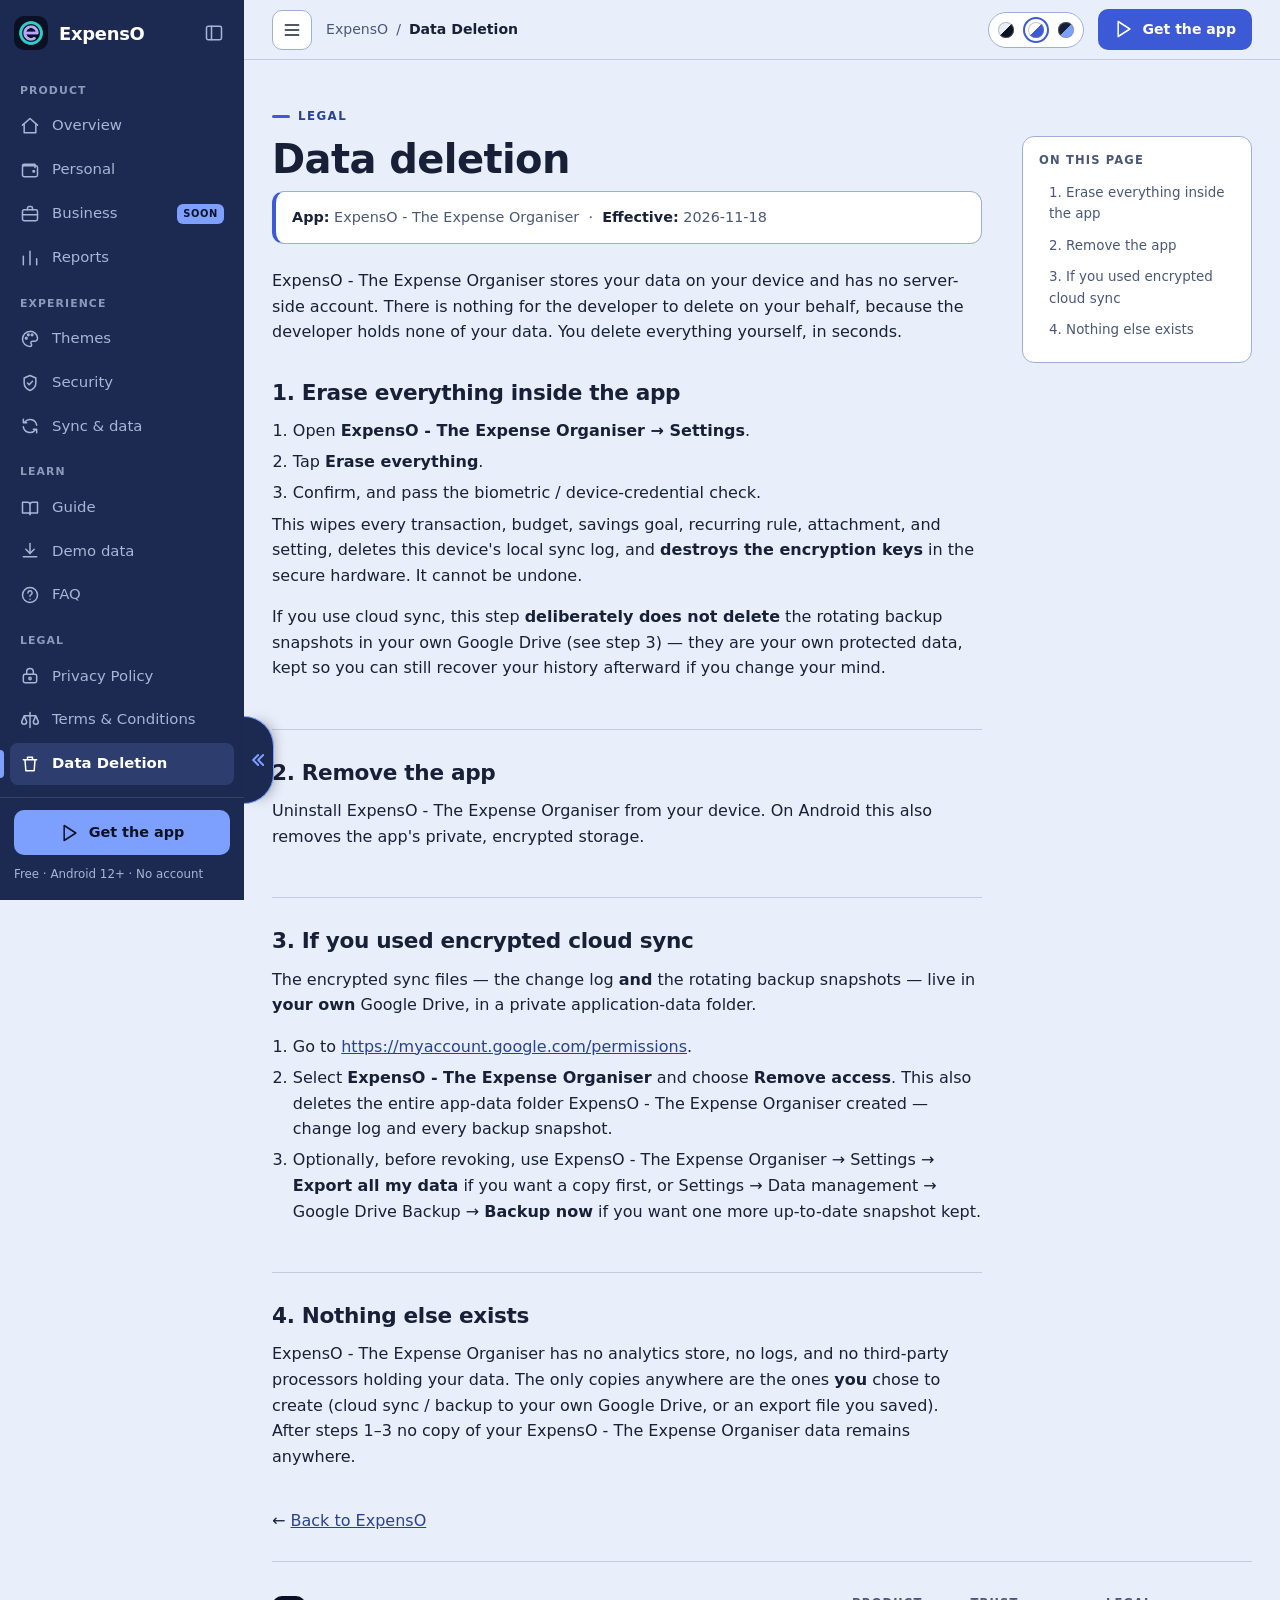
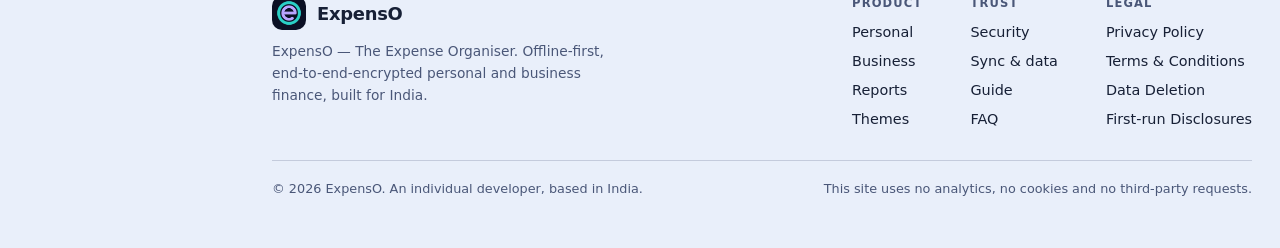
==== commit 2f8ad57b: "Update legal pages: no Wi-Fi sync or ExpensO Full, ads possible in future, Drive sync and backup ava" ====
--- a/data-deletion.html
+++ b/data-deletion.html
@@ -67,52 +67,21 @@
   <main id="main" class="page">
 <div class="doc-head"><span class="eyebrow">Legal</span></div>
 <div class="doc-layout" style="padding-top:0">
-<article class="doc"><h1>Data Deletion</h1>
-  
-  <p class="meta"><strong>App:</strong> ExpensO - The Expense Organiser &nbsp;·&nbsp; <strong>Effective:</strong> 2026-08-31</p>
-
-  <p>ExpensO - The Expense Organiser stores your data on your device and has no server-side account. There is
-  nothing for the developer to delete on your behalf, because the developer holds
-  none of your data. You delete everything yourself, in seconds.</p>
-
-  <h2 id="erase-everything-inside-the-app">1. Erase everything inside the app</h2>
-  <ol>
-    <li>Open <strong>ExpensO - The Expense Organiser → Settings</strong>.</li>
-    <li>Tap <strong>Erase everything</strong>.</li>
-    <li>Confirm, and pass the biometric / device-credential check.</li>
-  </ol>
-  <p>This wipes every transaction, budget, savings goal, recurring rule, attachment,
-  and setting, deletes this device's local sync log, and <strong>destroys the encryption
-  keys</strong> in the secure hardware. It cannot be undone.</p>
-
-  <h2 id="remove-the-app">2. Remove the app</h2>
-  <p>Uninstall ExpensO - The Expense Organiser from your device. On Android this also removes the app's
-  private, encrypted storage.</p>
-
-  <h2 id="if-you-used-encrypted-cloud-sync">3. If you used encrypted cloud sync</h2>
-  <p>The encrypted sync files live in <strong>your own</strong> Google Drive, in a private
-  application-data folder.</p>
-  <ol>
-    <li>Go to <a href="https://myaccount.google.com/permissions">myaccount.google.com/permissions</a>.</li>
-    <li>Select <strong>ExpensO - The Expense Organiser</strong> and choose <strong>Remove access</strong>. This also deletes the
-      app-data folder ExpensO - The Expense Organiser created.</li>
-    <li>Optionally, before revoking, use ExpensO - The Expense Organiser → Settings → <strong>Export all my data</strong>
-      if you want a copy first.</li>
-  </ol>
-
-  <h2 id="if-you-used-wi-fi-peer-to-peer-sync">4. If you used Wi-Fi peer-to-peer sync</h2>
-  <p>Peer-to-peer sync writes only to your other devices. Repeat steps 1–2 on each
-  device to erase its copy.</p>
-
-  <h2 id="nothing-else-exists">5. Nothing else exists</h2>
-  <p>ExpensO - The Expense Organiser has no analytics store, no backups, no logs, and no third-party
-  processors holding your data. After steps 1–4 no copy of your ExpensO - The Expense Organiser data
-  remains anywhere.</p>
-
-  
-
+<article class="doc"><h1>Data deletion</h1><p class="meta"><strong>App:</strong> ExpensO - The Expense Organiser &nbsp;·&nbsp; <strong>Effective:</strong> 2026-11-18</p>
+<p>ExpensO - The Expense Organiser stores your data on your device and has no server-side account. There is nothing for the developer to delete on your behalf, because the developer holds none of your data. You delete everything yourself, in seconds.</p>
+<h2 id="erase-everything-inside-the-app">1. Erase everything inside the app</h2>
+<ol><li>Open <strong>ExpensO - The Expense Organiser → Settings</strong>.</li><li>Tap <strong>Erase everything</strong>.</li><li>Confirm, and pass the biometric / device-credential check.</li></ol>
+<p>This wipes every transaction, budget, savings goal, recurring rule, attachment, and setting, deletes this device's local sync log, and <strong>destroys the encryption keys</strong> in the secure hardware. It cannot be undone.</p>
+<p>If you use cloud sync, this step <strong>deliberately does not delete</strong> the rotating backup snapshots in your own Google Drive (see step 3) — they are your own protected data, kept so you can still recover your history afterward if you change your mind.</p>
+<h2 id="remove-the-app">2. Remove the app</h2>
+<p>Uninstall ExpensO - The Expense Organiser from your device. On Android this also removes the app's private, encrypted storage.</p>
+<h2 id="if-you-used-encrypted-cloud-sync">3. If you used encrypted cloud sync</h2>
+<p>The encrypted sync files — the change log <strong>and</strong> the rotating backup snapshots — live in <strong>your own</strong> Google Drive, in a private application-data folder.</p>
+<ol><li>Go to <a href="https://myaccount.google.com/permissions">https://myaccount.google.com/permissions</a>.</li><li>Select <strong>ExpensO - The Expense Organiser</strong> and choose <strong>Remove access</strong>. This also deletes the entire app-data folder ExpensO - The Expense Organiser created — change log and every backup snapshot.</li><li>Optionally, before revoking, use ExpensO - The Expense Organiser → Settings → <strong>Export all my data</strong> if you want a copy first, or Settings → Data management → Google Drive Backup → <strong>Backup now</strong> if you want one more up-to-date snapshot kept.</li></ol>
+<h2 id="nothing-else-exists">4. Nothing else exists</h2>
+<p>ExpensO - The Expense Organiser has no analytics store, no logs, and no third-party processors holding your data. The only copies anywhere are the ones <strong>you</strong> chose to create (cloud sync / backup to your own Google Drive, or an export file you saved). After steps 1–3 no copy of your ExpensO - The Expense Organiser data remains anywhere.</p>
 <p style="margin-top:2.4em">&larr; <a href="index.html">Back to ExpensO</a></p></article>
-<aside class="toc" aria-label="On this page"><h5>On this page</h5><a href="#erase-everything-inside-the-app">1. Erase everything inside the app</a><a href="#remove-the-app">2. Remove the app</a><a href="#if-you-used-encrypted-cloud-sync">3. If you used encrypted cloud sync</a><a href="#if-you-used-wi-fi-peer-to-peer-sync">4. If you used Wi-Fi peer-to-peer sync</a><a href="#nothing-else-exists">5. Nothing else exists</a></aside>
+<aside class="toc" aria-label="On this page"><h5>On this page</h5><a href="#erase-everything-inside-the-app">1. Erase everything inside the app</a><a href="#remove-the-app">2. Remove the app</a><a href="#if-you-used-encrypted-cloud-sync">3. If you used encrypted cloud sync</a><a href="#nothing-else-exists">4. Nothing else exists</a></aside>
 </div>
   <footer class="site-foot">
     <div class="container">
